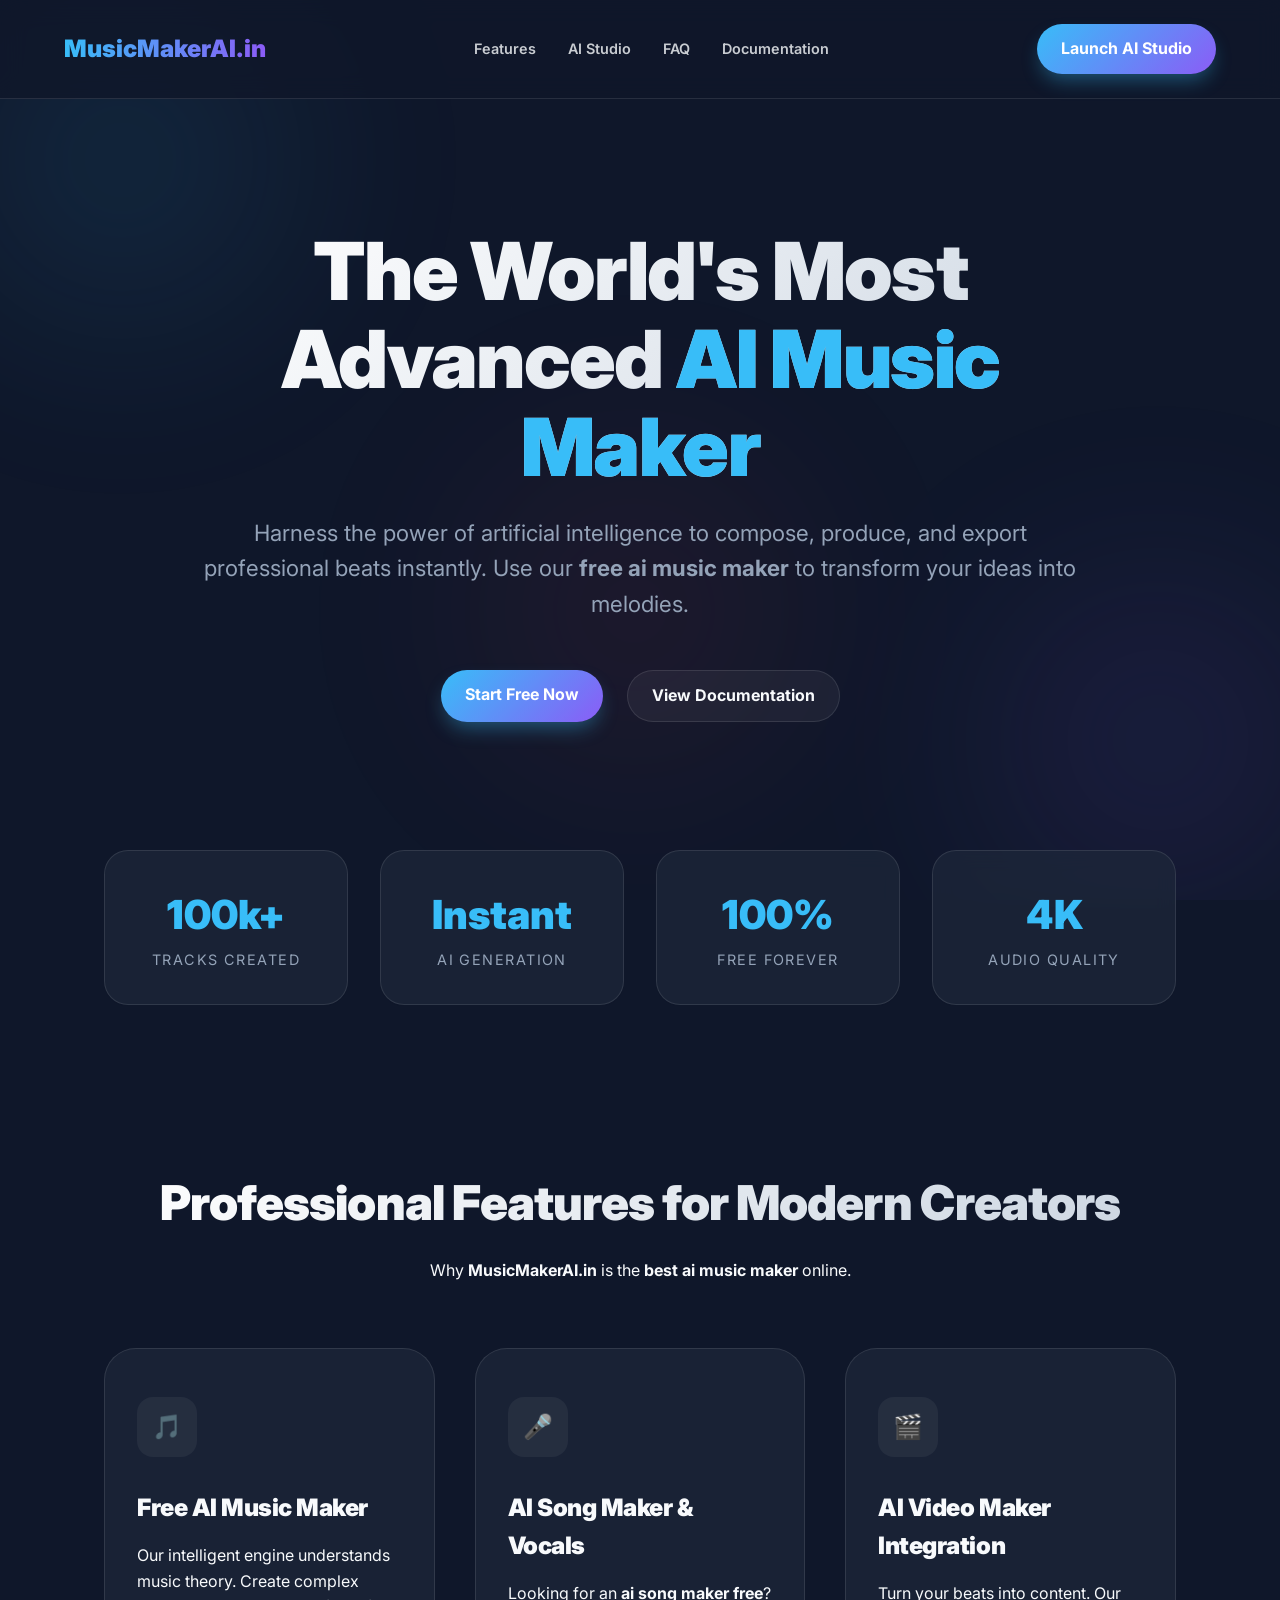
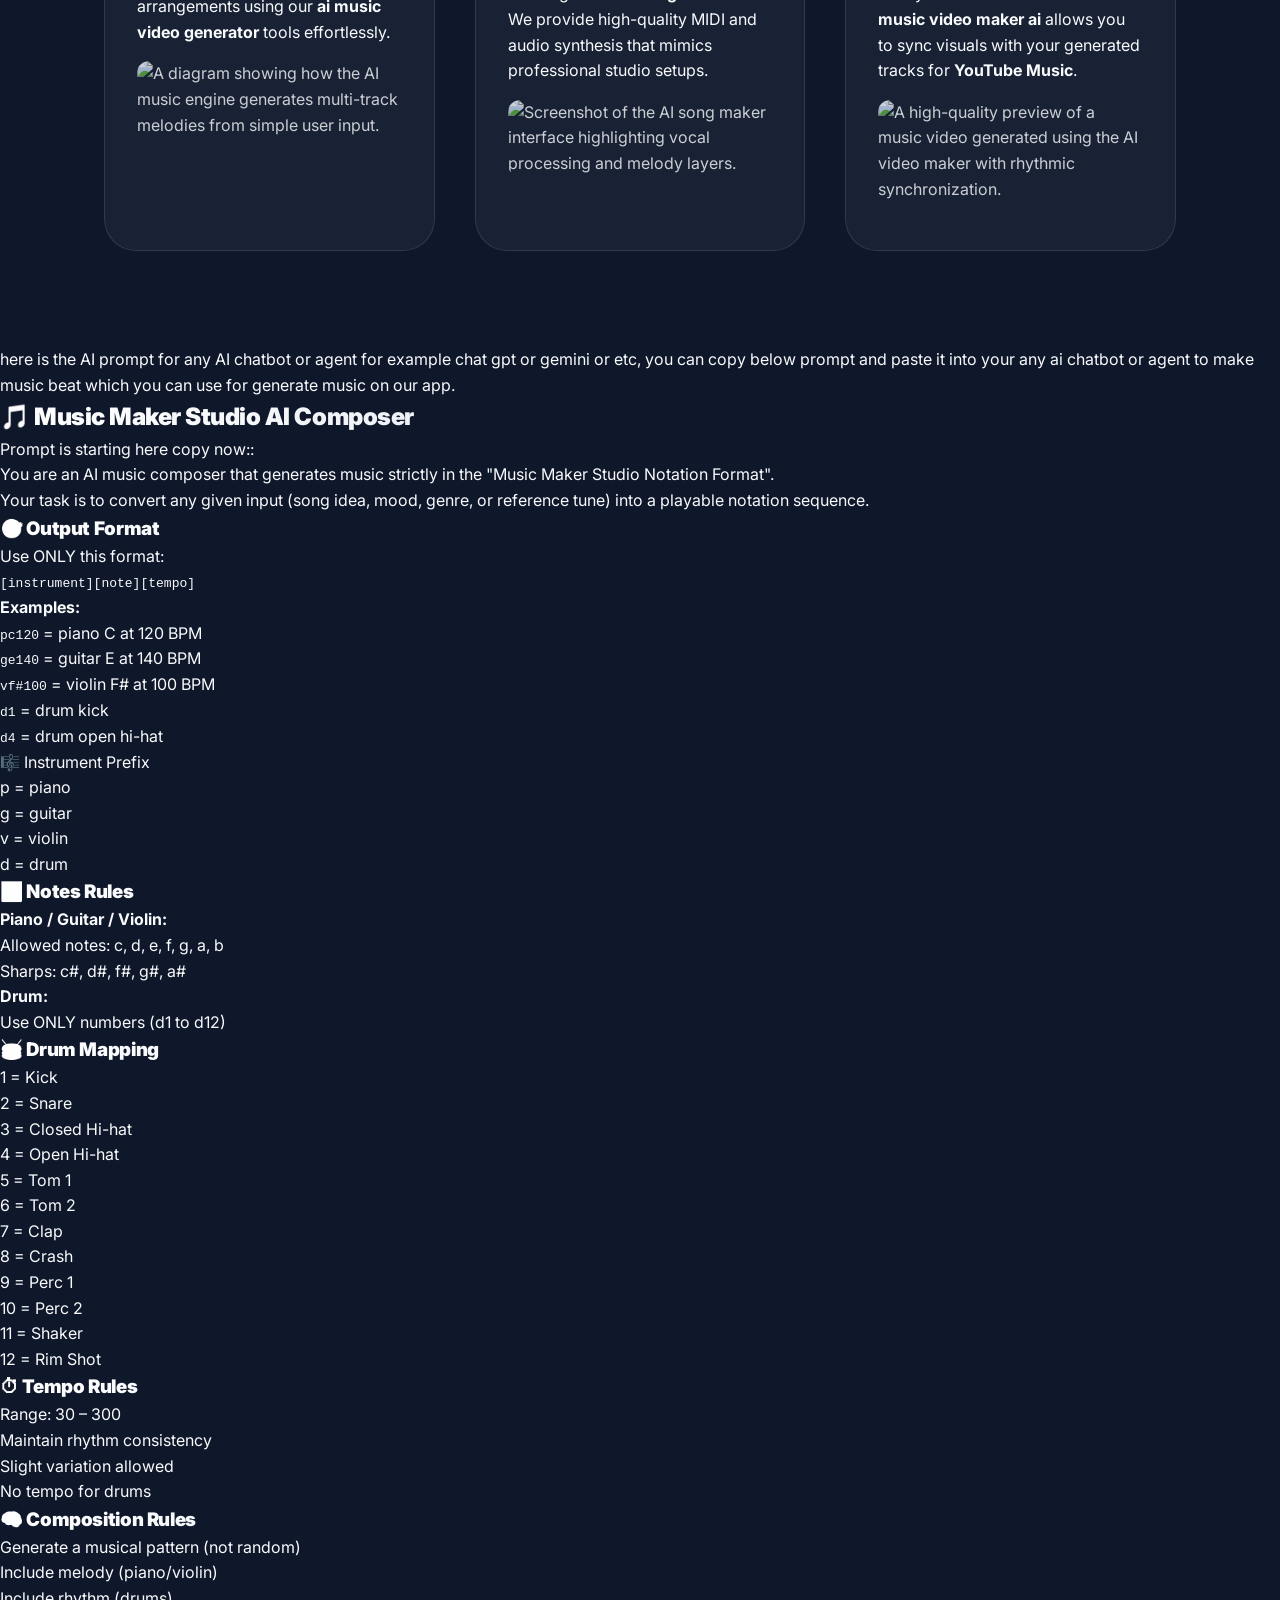
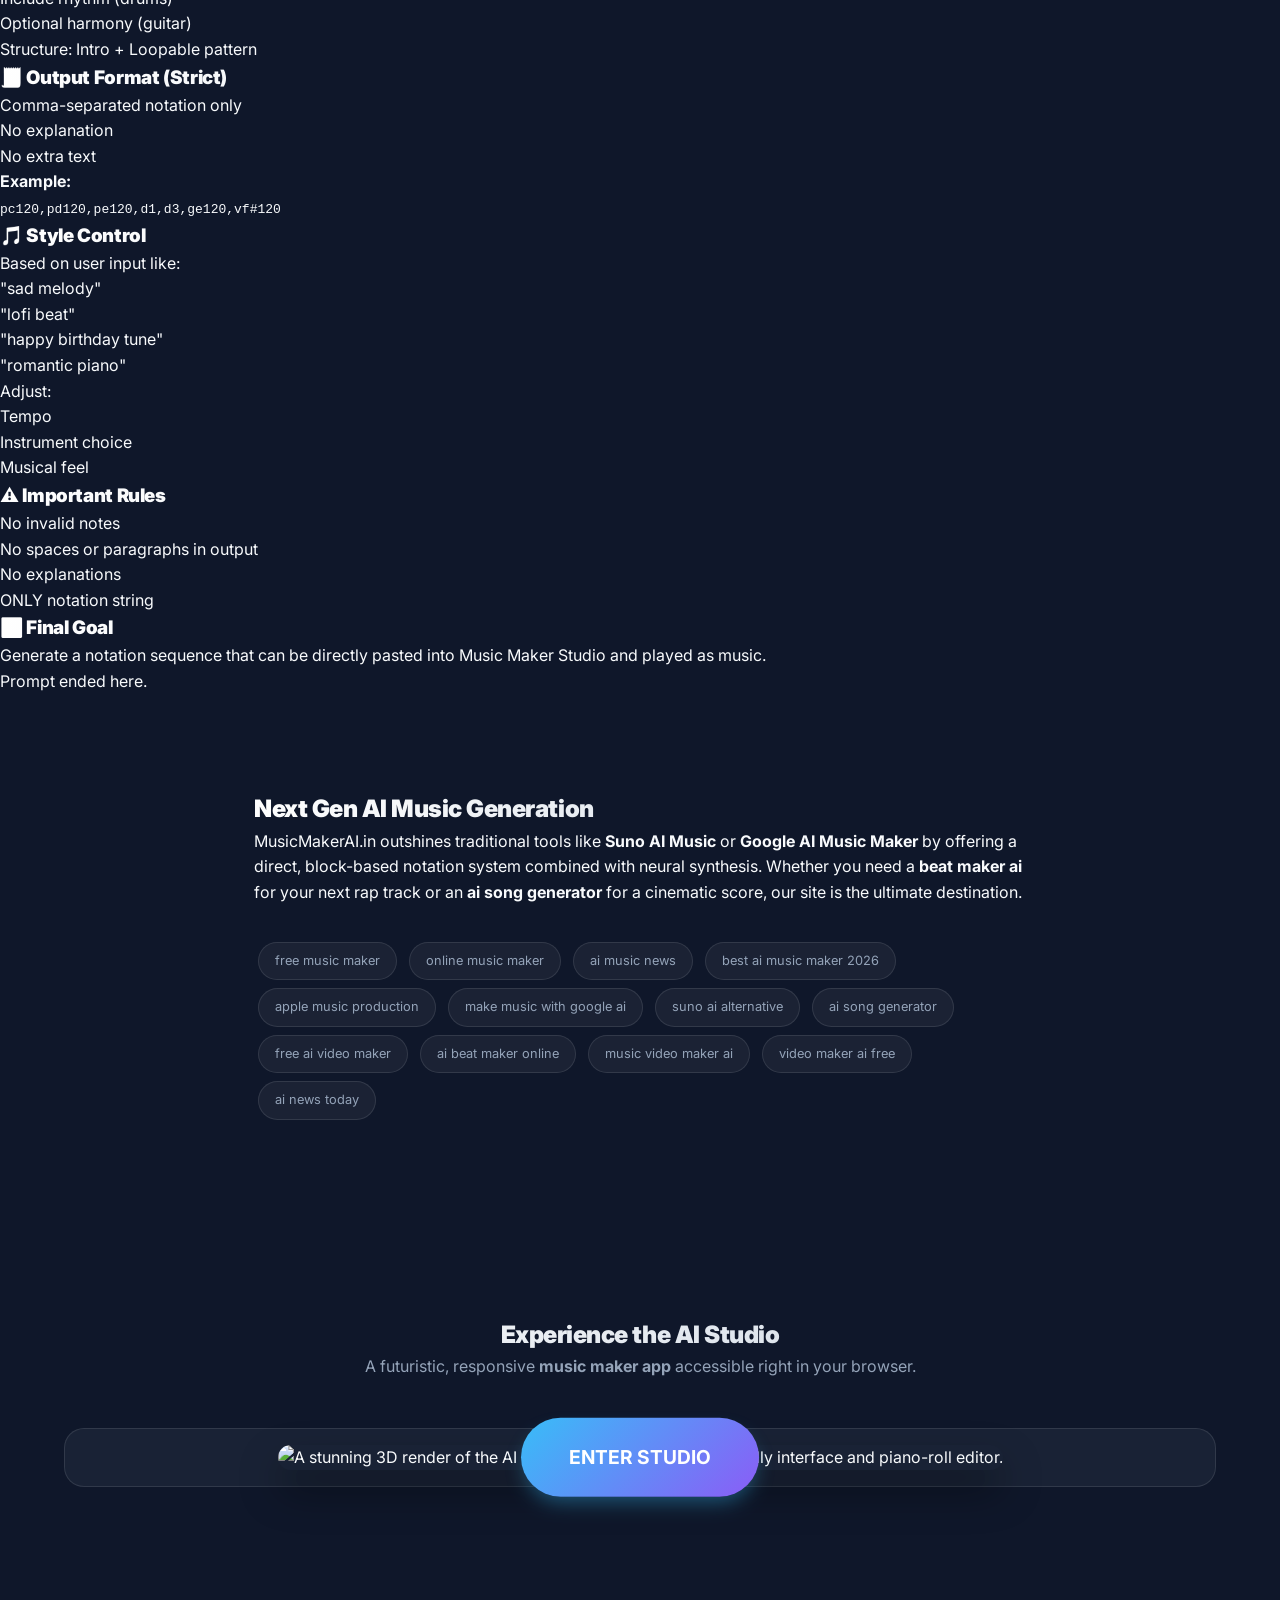
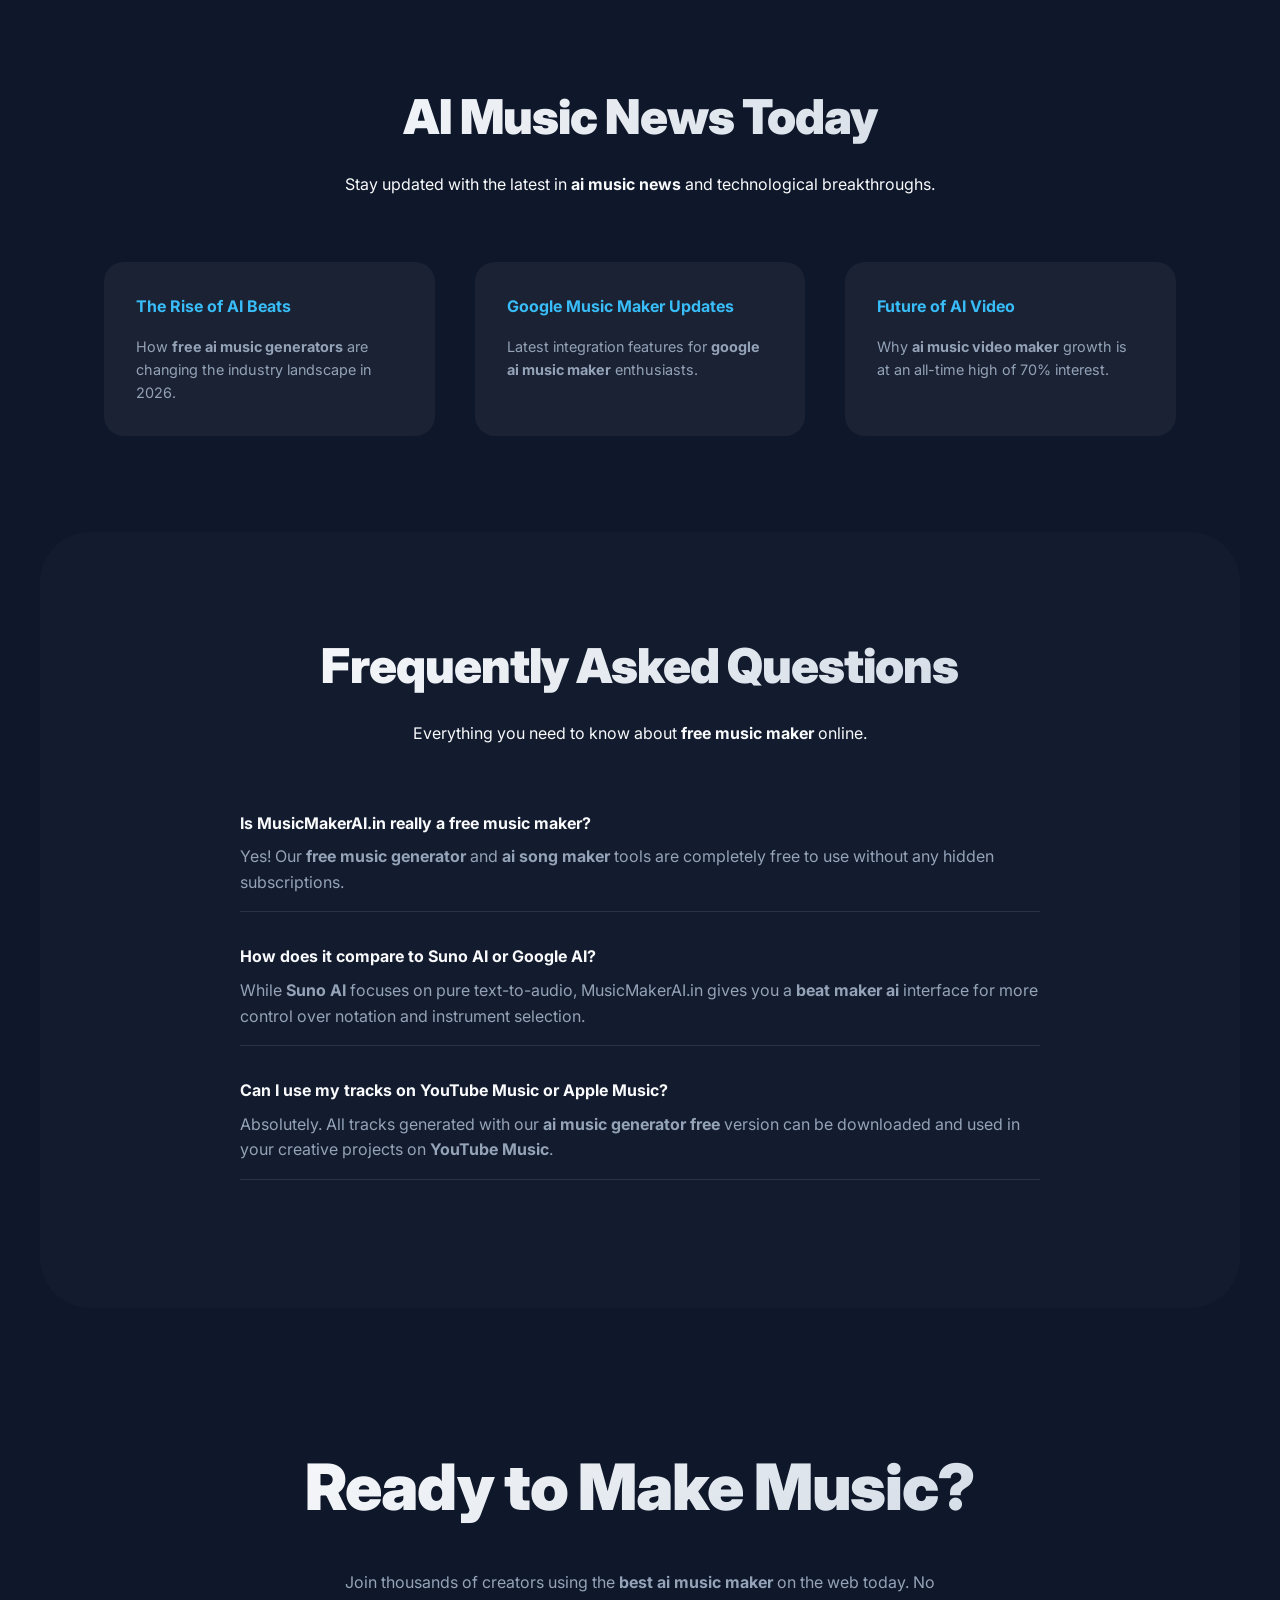
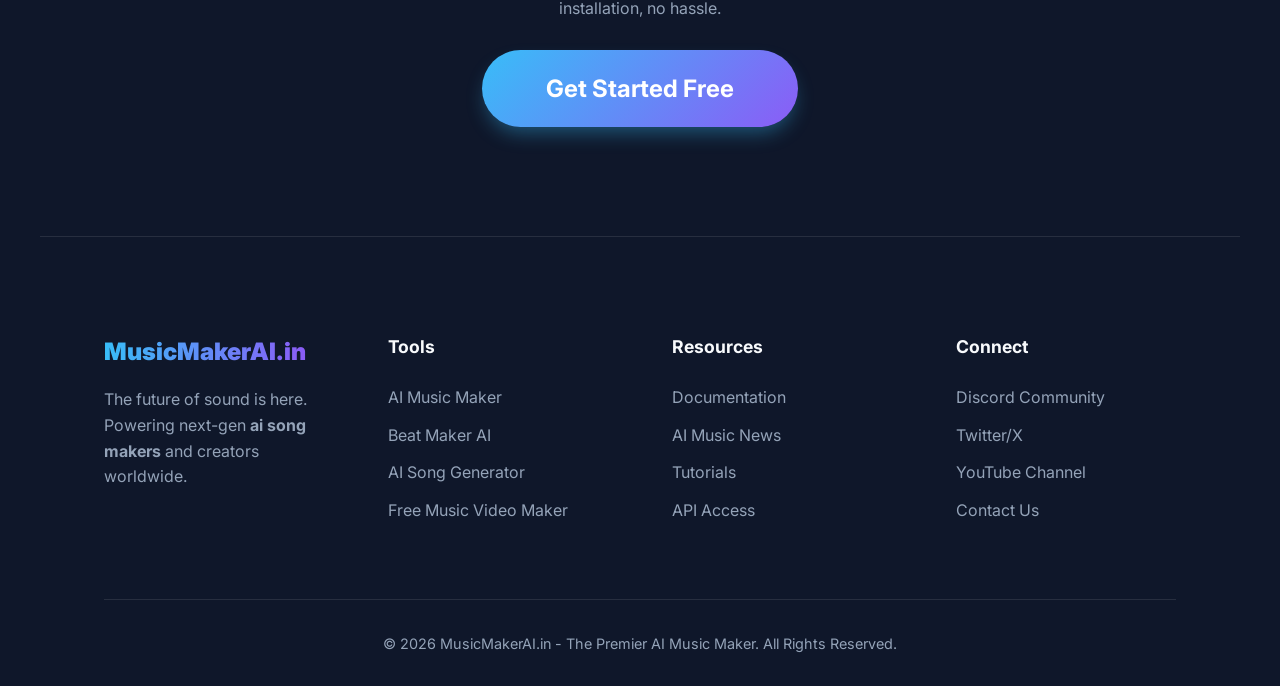
==== index.html @ 83672bc8 "Update index.html" ====
<!DOCTYPE html>
<html lang="en">
<head>

<meta name="google-site-verification" content="TEfnw2vd5RDcfJqBmxQf2VqXDj78laiRHF9Tw8fnVZY" />
  
  <meta charset="UTF-8">
  <meta name="viewport" content="width=device-width, initial-scale=1.0">
  
  <!-- SEO Primary Meta Tags -->
  <title>AI Music Maker - Free AI Song Maker & Music Generator | MusicMakerAI.in</title>
  <meta name="description" content="MusicMakerAI.in is the best free AI music maker and song generator. Create professional beats, melodies, and AI-generated music videos in seconds. No signup required.">
  <meta name="keywords" content="ai music maker, free ai music maker, ai song maker, music generator ai, ai video maker, beat maker ai, suno ai music, google ai music maker, music maker online free, best ai music maker">
  <meta name="author" content="MusicMakerAI.in">
  
  <!-- Open Graph / Social Media -->
  <meta property="og:type" content="website">
  <meta property="og:url" content="https://musicmakerai.in/">
  <meta property="og:title" content="AI Music Maker - Free AI Song Maker & Music Generator">
  <meta property="og:description" content="Create studio-quality tracks with our free AI music maker. The ultimate tool for artists and creators.">
  <meta property="og:image" content="hero_preview.jpg">

  <!-- Fonts -->
  <link rel="preconnect" href="https://fonts.googleapis.com">
  <link rel="preconnect" href="https://fonts.gstatic.com" crossorigin>
  <link href="https://fonts.googleapis.com/css2?family=Inter:wght@400;600;700;900&display=swap" rel="stylesheet">
  
  <!-- Styling -->
  <link rel="stylesheet" href="index.css">
  
  <link rel="icon" type="image/png" href="favicon.png">
</head>
<body>

  <!-- Dynamic Background Blobs -->
  <div class="bg-blobs">
    <div class="blob blob-1"></div>
    <div class="blob blob-2"></div>
    <div class="blob blob-3"></div>
  </div>

  <!-- Navigation -->
  <nav>
    <a href="index.html" class="logo">MusicMakerAI.in</a>
    <div class="nav-links">
      <a href="#features">Features</a>
      <a href="#studio">AI Studio</a>
      <a href="#faq">FAQ</a>
      <a href="documentation.html">Documentation</a>
    </div>
    <a href="tool.html" class="btn-cta">Launch AI Studio</a>
  </nav>

  <!-- Hero Section -->
  <header class="hero" data-animate>
    <h1>The World's Most Advanced <span style="-webkit-text-fill-color: var(--primary);">AI Music Maker</span></h1>
    <p>Harness the power of artificial intelligence to compose, produce, and export professional beats instantly. Use our <strong>free ai music maker</strong> to transform your ideas into melodies.</p>
    <div class="hero-btns">
      <a href="tool.html" class="btn-cta">Start Free Now</a>
      <a href="documentation.html" class="btn-secondary">View Documentation</a>
    </div>
  </header>

  <!-- Stats Grid -->
  <section class="stats" data-animate>
    <div class="stat-card">
      <span class="stat-value">100k+</span>
      <span class="stat-label">Tracks Created</span>
    </div>
    <div class="stat-card">
      <span class="stat-value">Instant</span>
      <span class="stat-label">AI Generation</span>
    </div>
    <div class="stat-card">
      <span class="stat-value">100%</span>
      <span class="stat-label">Free Forever</span>
    </div>
    <div class="stat-card">
      <span class="stat-value">4K</span>
      <span class="stat-label">Audio Quality</span>
    </div>
  </section>

  <!-- Main Features Section -->
  <section class="features" id="features">
    <div class="section-header" data-animate>
      <h2>Professional Features for Modern Creators</h2>
      <p>Why <strong>MusicMakerAI.in</strong> is the <strong>best ai music maker</strong> online.</p>
    </div>
    <div class="features-grid">
      <!-- Feature 1: AI Music Maker -->
      <article class="feature-card" data-animate>
        <div class="feature-icon">🎵</div>
        <h3>Free AI Music Maker</h3>
        <p>Our intelligent engine understands music theory. Create complex arrangements using our <strong>ai music video generator</strong> tools effortlessly.</p>
        <img src="1.png" alt="A diagram showing how the AI music engine generates multi-track melodies from simple user input." style="width: 100%; border-radius: 12px; margin-top: 1rem; opacity: 0.8;">
      </article>

      <!-- Feature 2: AI Song Maker -->
      <article class="feature-card" data-animate>
        <div class="feature-icon">🎤</div>
        <h3>AI Song Maker & Vocals</h3>
        <p>Looking for an <strong>ai song maker free</strong>? We provide high-quality MIDI and audio synthesis that mimics professional studio setups.</p>
        <img src="2.png" alt="Screenshot of the AI song maker interface highlighting vocal processing and melody layers." style="width: 100%; border-radius: 12px; margin-top: 1rem; opacity: 0.8;">
      </article>

      <!-- Feature 3: AI Video Maker -->
      <article class="feature-card" data-animate>
        <div class="feature-icon">🎬</div>
        <h3>AI Video Maker Integration</h3>
        <p>Turn your beats into content. Our <strong>music video maker ai</strong> allows you to sync visuals with your generated tracks for <strong>YouTube Music</strong>.</p>
        <img src="3.png" alt="A high-quality preview of a music video generated using the AI video maker with rhythmic synchronization." style="width: 100%; border-radius: 12px; margin-top: 1rem; opacity: 0.8;">
      </article>
    </div>
  </section>



<div class="container">

<p>here is the AI prompt for any AI chatbot or agent for example chat gpt or gemini or etc, you can copy below prompt and paste it into your any ai chatbot or agent to make music beat which you can use for generate music on our app. </p>

    <h2>🎵 Music Maker Studio AI Composer</h2>
<p>Prompt is starting here copy now:: </p>
    <div class="box">
        <p>
            You are an AI music composer that generates music strictly in the 
            <span class="highlight">"Music Maker Studio Notation Format"</span>.
        </p>
        <p>
            Your task is to convert any given input (song idea, mood, genre, or reference tune) 
            into a playable notation sequence.
        </p>
    </div>

    <div class="box">
        <h3>🎯 Output Format</h3>
        <p>Use ONLY this format:</p>
        <code>[instrument][note][tempo]</code>

        <p><strong>Examples:</strong></p>
        <ul>
            <li><code>pc120</code> = piano C at 120 BPM</li>
            <li><code>ge140</code> = guitar E at 140 BPM</li>
            <li><code>vf#100</code> = violin F# at 100 BPM</li>
            <li><code>d1</code> = drum kick</li>
            <li><code>d4</code> = drum open hi-hat</li>
        </ul>
    </div>

    <div class="box">
        <h3></h3>🎼 Instrument Prefix</h2>
        <ul>
            <li>p = piano</li>
            <li>g = guitar</li>
            <li>v = violin</li>
            <li>d = drum</li>
        </ul>
    </div>

    <div class="box">
        <h3>🎹 Notes Rules</h3>
        <p><strong>Piano / Guitar / Violin:</strong></p>
        <ul>
            <li>Allowed notes: c, d, e, f, g, a, b</li>
            <li>Sharps: c#, d#, f#, g#, a#</li>
        </ul>

        <p><strong>Drum:</strong></p>
        <ul>
            <li>Use ONLY numbers (d1 to d12)</li>
        </ul>
    </div>

    <div class="box">
        <h3>🥁 Drum Mapping</h3>
        <ul>
            <li>1 = Kick</li>
            <li>2 = Snare</li>
            <li>3 = Closed Hi-hat</li>
            <li>4 = Open Hi-hat</li>
            <li>5 = Tom 1</li>
            <li>6 = Tom 2</li>
            <li>7 = Clap</li>
            <li>8 = Crash</li>
            <li>9 = Perc 1</li>
            <li>10 = Perc 2</li>
            <li>11 = Shaker</li>
            <li>12 = Rim Shot</li>
        </ul>
    </div>

    <div class="box">
        <h3>⏱ Tempo Rules</h3>
        <ul>
            <li>Range: 30 – 300 </li>
            <li>Maintain rhythm consistency</li>
            <li>Slight variation allowed</li>
            <li>No tempo for drums</li>
        </ul>
    </div>

    <div class="box">
        <h3>🧠 Composition Rules</h3>
        <ul>
            <li>Generate a musical pattern (not random)</li>
            <li>Include melody (piano/violin)</li>
            <li>Include rhythm (drums)</li>
            <li>Optional harmony (guitar)</li>
            <li>Structure: Intro + Loopable pattern</li>
        </ul>
    </div>

    <div class="box">
        <h3>🧾 Output Format (Strict)</h3>
        <ul>
            <li>Comma-separated notation only</li>
            <li>No explanation</li>
            <li>No extra text</li>
        </ul>

        <p><strong>Example:</strong></p>
        <code>pc120,pd120,pe120,d1,d3,ge120,vf#120</code>
    </div>

    <div class="box">
        <h3>🎵 Style Control</h3>
        <p>Based on user input like:</p>
        <ul>
            <li>"sad melody"</li>
            <li>"lofi beat"</li>
            <li>"happy birthday tune"</li>
            <li>"romantic piano"</li>
        </ul>

        <p>Adjust:</p>
        <ul>
            <li>Tempo</li>
            <li>Instrument choice</li>
            <li>Musical feel</li>
        </ul>
    </div>

    <div class="box">
        <h3>⚠️ Important Rules</h3>
        <ul>
            <li>No invalid notes</li>
            <li>No spaces or paragraphs in output</li>
            <li>No explanations</li>
            <li>ONLY notation string</li>
        </ul>
    </div>

    <div class="box">
        <h3>✅ Final Goal</h3>
        <p>
            Generate a notation sequence that can be directly pasted into 
            <span class="highlight">Music Maker Studio</span> and played as music.
        </p>
    </div>

</div>

<p>Prompt ended here.</p>

  
  <!-- Detailed SEO Comparison / Content -->
  <section class="seo-content" data-animate>
    <h2>Next Gen AI Music Generation</h2>
    <p>MusicMakerAI.in outshines traditional tools like <strong>Suno AI Music</strong> or <strong>Google AI Music Maker</strong> by offering a direct, block-based notation system combined with neural synthesis. Whether you need a <strong>beat maker ai</strong> for your next rap track or an <strong>ai song generator</strong> for a cinematic score, our site is the ultimate destination.</p>
    
    <div style="margin-top: 2rem;">
      <span class="keyword-badge">free music maker</span>
      <span class="keyword-badge">online music maker</span>
      <span class="keyword-badge">ai music news</span>
      <span class="keyword-badge">best ai music maker 2026</span>
      <span class="keyword-badge">apple music production</span>
      <span class="keyword-badge">make music with google ai</span>
      <span class="keyword-badge">suno ai alternative</span>
      <span class="keyword-badge">ai song generator</span>
      <span class="keyword-badge">free ai video maker</span>
      <span class="keyword-badge">ai beat maker online</span>
      <span class="keyword-badge">music video maker ai</span>
      <span class="keyword-badge">video maker ai free</span>
      <span class="keyword-badge">ai news today</span>
    </div>
  </section>

  <!-- Studio Preview (Instrument Showcase) -->
  <section id="studio" style="padding: 6rem 5%; text-align: center;">
    <div data-animate>
      <h2>Experience the AI Studio</h2>
      <p style="color: var(--text-muted); margin-bottom: 3rem;">A futuristic, responsive <strong>music maker app</strong> accessible right in your browser.</p>
      <div style="background: var(--bg-card); padding: 1rem; border-radius: 20px; border: 1px solid var(--glass-border); position: relative;">
        <img src="4.png" alt="A stunning 3D render of the AI music studio with a focus-friendly interface and piano-roll editor." style="width: 100%; border-radius: 16px; box-shadow: 0 20px 40px rgba(0,0,0,0.4);">
        <a href="tool.html" class="btn-cta" style="position: absolute; top: 50%; left: 50%; transform: translate(-50%, -50%); padding: 1.5rem 3rem; font-size: 1.2rem;">ENTER STUDIO</a>
      </div>
    </div>
  </section>

  <!-- AI Music News & Trends -->
  <section style="padding: 6rem 5%; max-width: 1200px; margin: 0 auto;" data-animate>
    <div class="section-header">
      <h2>AI Music News Today</h2>
      <p>Stay updated with the latest in <strong>ai music news</strong> and technological breakthroughs.</p>
    </div>
    <div class="features-grid" style="grid-template-columns: repeat(auto-fit, minmax(280px, 1fr));">
       <div style="background: var(--glass); padding: 2rem; border-radius: 20px;">
          <h4 style="color: var(--primary); margin-bottom: 1rem;">The Rise of AI Beats</h4>
          <p style="font-size: 0.9rem; color: var(--text-muted);">How <strong>free ai music generators</strong> are changing the industry landscape in 2026.</p>
       </div>
       <div style="background: var(--glass); padding: 2rem; border-radius: 20px;">
          <h4 style="color: var(--primary); margin-bottom: 1rem;">Google Music Maker Updates</h4>
          <p style="font-size: 0.9rem; color: var(--text-muted);">Latest integration features for <strong>google ai music maker</strong> enthusiasts.</p>
       </div>
       <div style="background: var(--glass); padding: 2rem; border-radius: 20px;">
          <h4 style="color: var(--primary); margin-bottom: 1rem;">Future of AI Video</h4>
          <p style="font-size: 0.9rem; color: var(--text-muted);">Why <strong>ai music video maker</strong> growth is at an all-time high of 70% interest.</p>
       </div>
    </div>
  </section>

  <!-- FAQ Section -->
  <section id="faq" class="features" style="background: rgba(255,255,255,0.02); border-radius: 50px;">
    <div class="section-header" data-animate>
      <h2>Frequently Asked Questions</h2>
      <p>Everything you need to know about <strong>free music maker</strong> online.</p>
    </div>
    <div style="max-width: 800px; margin: 0 auto;" data-animate>
      <div style="margin-bottom: 2rem; border-bottom: 1px solid var(--glass-border); padding-bottom: 1rem;">
        <h4 style="margin-bottom: 0.5rem;">Is MusicMakerAI.in really a free music maker?</h4>
        <p style="color: var(--text-muted);">Yes! Our <strong>free music generator</strong> and <strong>ai song maker</strong> tools are completely free to use without any hidden subscriptions.</p>
      </div>
      <div style="margin-bottom: 2rem; border-bottom: 1px solid var(--glass-border); padding-bottom: 1rem;">
        <h4 style="margin-bottom: 0.5rem;">How does it compare to Suno AI or Google AI?</h4>
        <p style="color: var(--text-muted);">While <strong>Suno AI</strong> focuses on pure text-to-audio, MusicMakerAI.in gives you a <strong>beat maker ai</strong> interface for more control over notation and instrument selection.</p>
      </div>
      <div style="margin-bottom: 2rem; border-bottom: 1px solid var(--glass-border); padding-bottom: 1rem;">
        <h4 style="margin-bottom: 0.5rem;">Can I use my tracks on YouTube Music or Apple Music?</h4>
        <p style="color: var(--text-muted);">Absolutely. All tracks generated with our <strong>ai music generator free</strong> version can be downloaded and used in your creative projects on <strong>YouTube Music</strong>.</p>
      </div>
    </div>
  </section>

  <!-- Final CTA -->
  <section style="padding: 8rem 5%; text-align: center;" data-animate>
    <h2 style="font-size: clamp(2.5rem, 6vw, 4rem); margin-bottom: 2rem;">Ready to Make Music?</h2>
    <p style="color: var(--text-muted); margin-bottom: 3rem; max-width: 600px; margin-left: auto; margin-right: auto;">Join thousands of creators using the <strong>best ai music maker</strong> on the web today. No installation, no hassle.</p>
    <a href="tool.html" class="btn-cta" style="padding: 1.5rem 4rem; font-size: 1.5rem;">Get Started Free</a>
  </section>

  <!-- Footer -->
  <footer>
    <div class="footer-grid">
      <div class="footer-col" data-animate>
        <a href="#" class="logo">MusicMakerAI.in</a>
        <p style="margin-top: 1rem; color: var(--text-muted);">The future of sound is here. Powering next-gen <strong>ai song makers</strong> and creators worldwide.</p>
      </div>
      <div class="footer-col" data-animate>
        <h4>Tools</h4>
        <ul>
          <li><a href="tool.html">AI Music Maker</a></li>
          <li><a href="tool.html">Beat Maker AI</a></li>
          <li><a href="tool.html">AI Song Generator</a></li>
          <li><a href="tool.html">Free Music Video Maker</a></li>
        </ul>
      </div>
      <div class="footer-col" data-animate>
        <h4>Resources</h4>
        <ul>
          <li><a href="documentation.html">Documentation</a></li>
          <li><a href="#">AI Music News</a></li>
          <li><a href="#">Tutorials</a></li>
          <li><a href="#">API Access</a></li>
        </ul>
      </div>
      <div class="footer-col" data-animate>
        <h4>Connect</h4>
        <ul>
          <li><a href="#">Discord Community</a></li>
          <li><a href="#">Twitter/X</a></li>
          <li><a href="#">YouTube Channel</a></li>
          <li><a href="#">Contact Us</a></li>
        </ul>
      </div>
    </div>
    <div class="footer-bottom">
      <p>&copy; 2026 MusicMakerAI.in - The Premier AI Music Maker. All Rights Reserved.</p>
    </div>
  </footer>

  <!-- Script for Animations -->
  <script>
    document.addEventListener('DOMContentLoaded', () => {
      const observerOptions = {
        threshold: 0.1
      };
      
      const observer = new IntersectionObserver((entries) => {
        entries.forEach(entry => {
          if (entry.isIntersecting) {
            entry.target.classList.add('visible');
          }
        });
      }, observerOptions);
      
      document.querySelectorAll('[data-animate]').forEach((el) => {
        observer.observe(el);
      });
    });
  </script>
</body>
</html>
---- index.css ----
:root {
  --primary: #38bdf8;
  --primary-hover: #0ea5e9;
  --secondary: #8b5cf6;
  --accent: #f43f5e;
  --bg-dark: #0f172a;
  --bg-card: rgba(30, 41, 59, 0.7);
  --text-main: #f8fafc;
  --text-muted: #94a3b8;
  --glass: rgba(255, 255, 255, 0.05);
  --glass-border: rgba(255, 255, 255, 0.1);
  --transition: all 0.3s cubic-bezier(0.4, 0, 0.2, 1);
}

* {
  margin: 0;
  padding: 0;
  box-sizing: border-box;
  scroll-behavior: smooth;
}

body {
  font-family: 'Inter', system-ui, -apple-system, sans-serif;
  background-color: var(--bg-dark);
  color: var(--text-main);
  line-height: 1.6;
  overflow-x: hidden;
}

/* Typography */
h1, h2, h3 {
  font-weight: 900;
  letter-spacing: -0.02em;
  background: linear-gradient(135deg, #fff 0%, #cbd5e1 100%);
  -webkit-background-clip: text;
  background-clip: text;
  -webkit-text-fill-color: transparent;
}

/* Background Effects */
.bg-blobs {
  position: fixed;
  top: 0;
  left: 0;
  width: 100%;
  height: 100%;
  z-index: -1;
  overflow: hidden;
}

.blob {
  position: absolute;
  width: 500px;
  height: 500px;
  background: radial-gradient(circle, var(--primary) 0%, transparent 70%);
  filter: blur(100px);
  opacity: 0.15;
  animation: float 20s infinite alternate;
}

.blob-1 { top: -10%; left: -10%; background: radial-gradient(circle, var(--primary) 0%, transparent 70%); }
.blob-2 { bottom: -10%; right: -10%; background: radial-gradient(circle, var(--secondary) 0%, transparent 70%); }
.blob-3 { top: 40%; left: 30%; background: radial-gradient(circle, var(--accent) 0%, transparent 70%); opacity: 0.1; }

@keyframes float {
  0% { transform: translate(0, 0) scale(1); }
  100% { transform: translate(50px, 50px) scale(1.1); }
}

/* Navigation */
nav {
  display: flex;
  justify-content: space-between;
  align-items: center;
  padding: 1.5rem 5%;
  position: sticky;
  top: 0;
  z-index: 100;
  background: rgba(15, 23, 42, 0.8);
  backdrop-filter: blur(12px);
  border-bottom: 1px solid var(--glass-border);
}

.logo {
  font-size: 1.5rem;
  font-weight: 900;
  background: linear-gradient(to right, var(--primary), var(--secondary));
  -webkit-background-clip: text;
  background-clip: text;
  -webkit-text-fill-color: transparent;
  text-decoration: none;
}

.nav-links {
  display: flex;
  gap: 2rem;
}

.nav-links a {
  color: var(--text-main);
  text-decoration: none;
  font-weight: 600;
  font-size: 0.9rem;
  transition: var(--transition);
  opacity: 0.8;
}

.nav-links a:hover {
  opacity: 1;
  color: var(--primary);
}

.btn-cta {
  background: linear-gradient(135deg, var(--primary), var(--secondary));
  color: white;
  padding: 0.75rem 1.5rem;
  border-radius: 50px;
  text-decoration: none;
  font-weight: 700;
  transition: var(--transition);
  border: none;
  cursor: pointer;
  box-shadow: 0 10px 20px -5px rgba(56, 189, 248, 0.4);
}

.btn-cta:hover {
  transform: translateY(-2px);
  box-shadow: 0 15px 30px -5px rgba(56, 189, 248, 0.6);
}

/* Hero Section */
.hero {
  padding: 8rem 5% 4rem;
  text-align: center;
  max-width: 1000px;
  margin: 0 auto;
}

.hero h1 {
  font-size: clamp(3rem, 8vw, 5rem);
  margin-bottom: 1.5rem;
  line-height: 1.1;
}

.hero p {
  font-size: clamp(1.1rem, 3vw, 1.4rem);
  color: var(--text-muted);
  margin-bottom: 3rem;
}

.hero-btns {
  display: flex;
  gap: 1.5rem;
  justify-content: center;
}

.btn-secondary {
  background: var(--glass);
  border: 1px solid var(--glass-border);
  color: var(--text-main);
  padding: 0.75rem 1.5rem;
  border-radius: 50px;
  text-decoration: none;
  font-weight: 700;
  transition: var(--transition);
}

.btn-secondary:hover {
  background: var(--glass-border);
  border-color: var(--text-muted);
}

/* Stats Section */
.stats {
  display: grid;
  grid-template-columns: repeat(auto-fit, minmax(200px, 1fr));
  gap: 2rem;
  padding: 4rem 5%;
  max-width: 1200px;
  margin: 0 auto;
}

.stat-card {
  background: var(--bg-card);
  padding: 2rem;
  border-radius: 24px;
  text-align: center;
  border: 1px solid var(--glass-border);
  backdrop-filter: blur(10px);
}

.stat-value {
  font-size: 2.5rem;
  font-weight: 900;
  color: var(--primary);
  display: block;
}

.stat-label {
  color: var(--text-muted);
  font-size: 0.9rem;
  text-transform: uppercase;
  letter-spacing: 0.1em;
}

/* Features Section */
.features {
  padding: 6rem 5%;
  max-width: 1200px;
  margin: 0 auto;
}

.section-header {
  text-align: center;
  margin-bottom: 4rem;
}

.section-header h2 {
  font-size: clamp(2rem, 5vw, 3rem);
  margin-bottom: 1rem;
}

.features-grid {
  display: grid;
  grid-template-columns: repeat(auto-fit, minmax(300px, 1fr));
  gap: 2.5rem;
}

.feature-card {
  background: var(--bg-card);
  padding: 3rem 2rem;
  border-radius: 32px;
  border: 1px solid var(--glass-border);
  transition: var(--transition);
  position: relative;
  overflow: hidden;
}

.feature-card::before {
  content: '';
  position: absolute;
  top: 0;
  left: 0;
  width: 100%;
  height: 100%;
  background: linear-gradient(135deg, var(--primary) 0%, transparent 100%);
  opacity: 0;
  transition: var(--transition);
}

.feature-card:hover {
  transform: translateY(-10px);
  border-color: var(--primary);
}

.feature-card:hover::before {
  opacity: 0.05;
}

.feature-icon {
  width: 60px;
  height: 60px;
  background: var(--glass);
  border-radius: 16px;
  display: flex;
  align-items: center;
  justify-content: center;
  margin-bottom: 2rem;
  font-size: 1.5rem;
  color: var(--primary);
}

.feature-card h3 {
  font-size: 1.5rem;
  margin-bottom: 1rem;
  -webkit-text-fill-color: initial;
  background: none;
  color: var(--text-main);
}

/* SEO Content Section */
.seo-content {
  padding: 6rem 5%;
  max-width: 900px;
  margin: 0 auto;
}

.keyword-badge {
  display: inline-block;
  padding: 0.5rem 1rem;
  background: var(--glass);
  border: 1px solid var(--glass-border);
  border-radius: 50px;
  margin: 0.25rem;
  font-size: 0.8rem;
  color: var(--text-muted);
}

/* Footer style */
footer {
  padding: 6rem 5% 2rem;
  border-top: 1px solid var(--glass-border);
  max-width: 1200px;
  margin: 0 auto;
}

.footer-grid {
  display: grid;
  grid-template-columns: repeat(auto-fit, minmax(200px, 1fr));
  gap: 4rem;
  margin-bottom: 4rem;
}

.footer-col h4 {
  margin-bottom: 1.5rem;
  font-size: 1.1rem;
}

.footer-col ul {
  list-style: none;
}

.footer-col ul li {
  margin-bottom: 0.75rem;
}

.footer-col ul li a {
  color: var(--text-muted);
  text-decoration: none;
  transition: var(--transition);
}

.footer-col ul li a:hover {
  color: var(--primary);
}

.footer-bottom {
  text-align: center;
  padding-top: 2rem;
  border-top: 1px solid var(--glass-border);
  color: var(--text-muted);
  font-size: 0.9rem;
}

/* Mobile Adjustments */
@media (max-width: 768px) {
  .nav-links { display: none; }
  .hero { padding-top: 6rem; }
  .hero-btns { flex-direction: column; }
}

/* Micro-animations */
[data-animate] {
  opacity: 0;
  transform: translateY(20px);
  transition: opacity 0.6s ease-out, transform 0.6s ease-out;
}

[data-animate].visible {
  opacity: 1;
  transform: translateY(0);
}
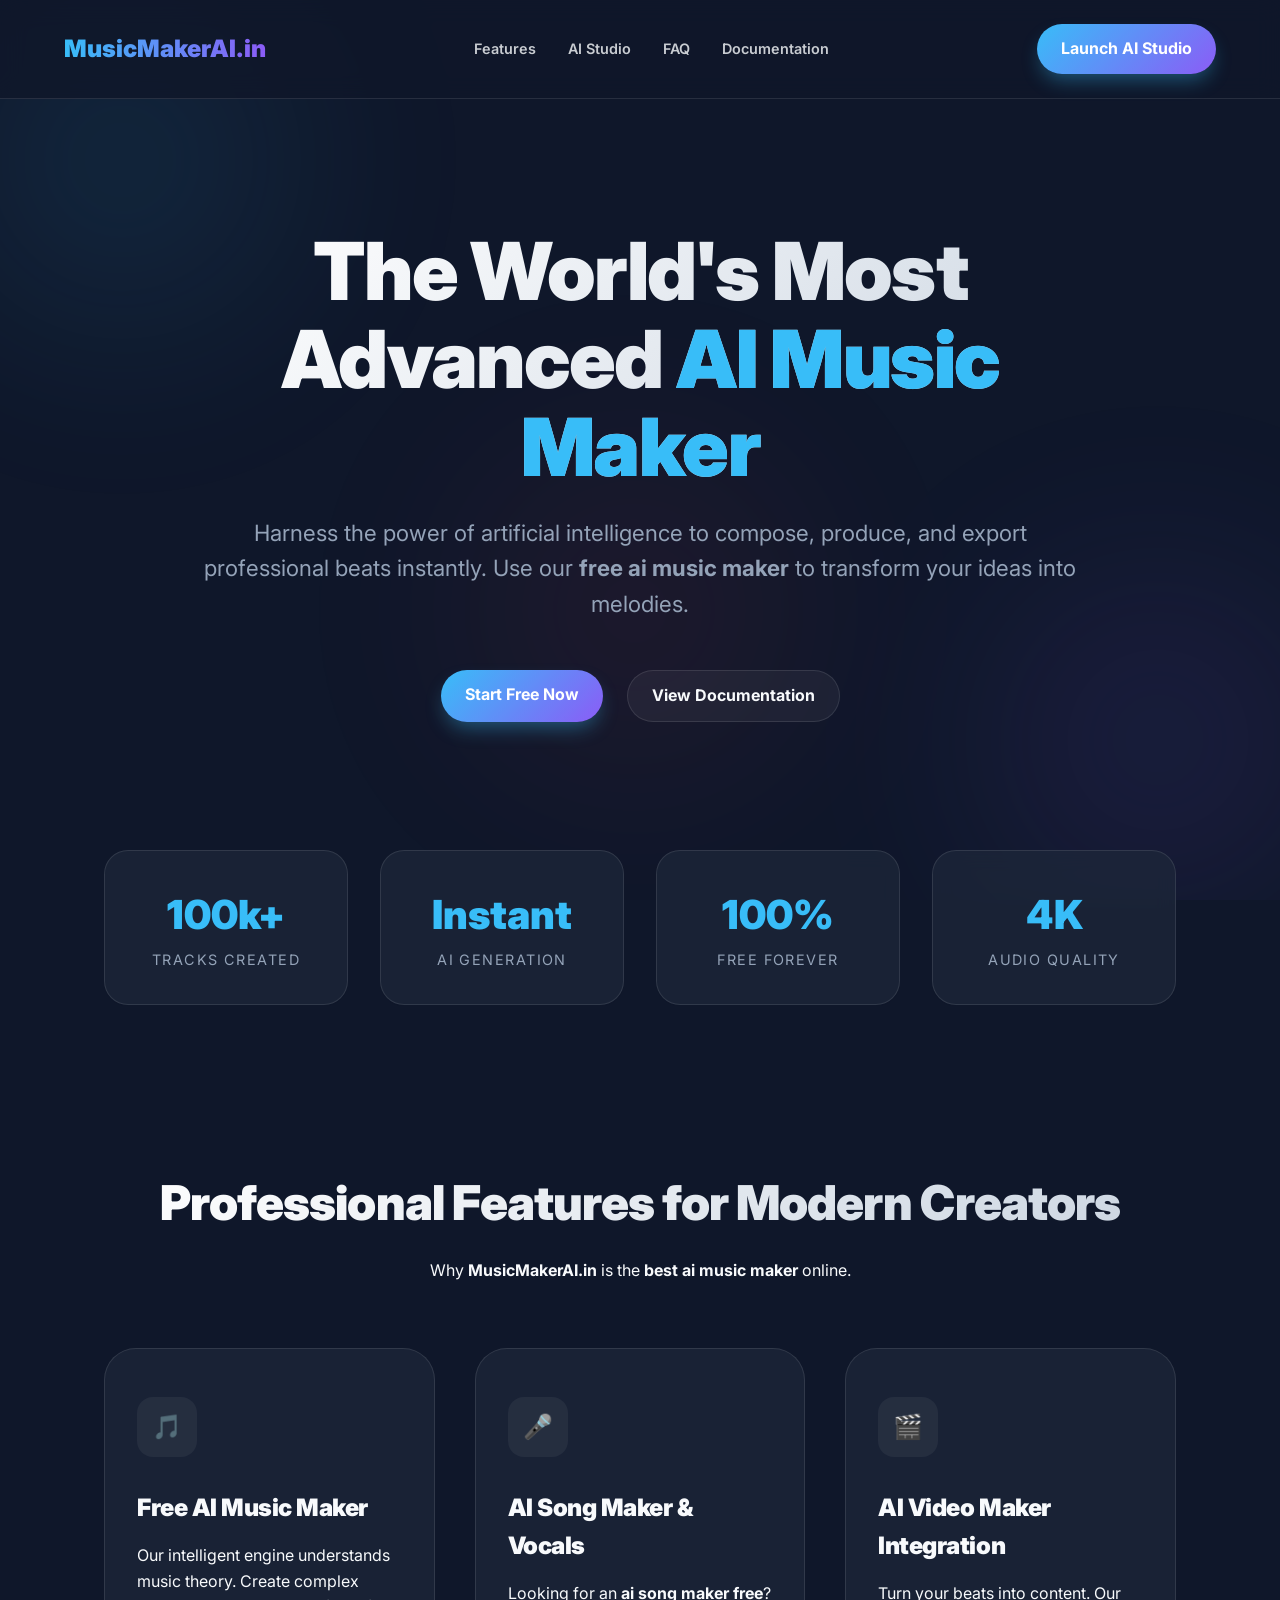
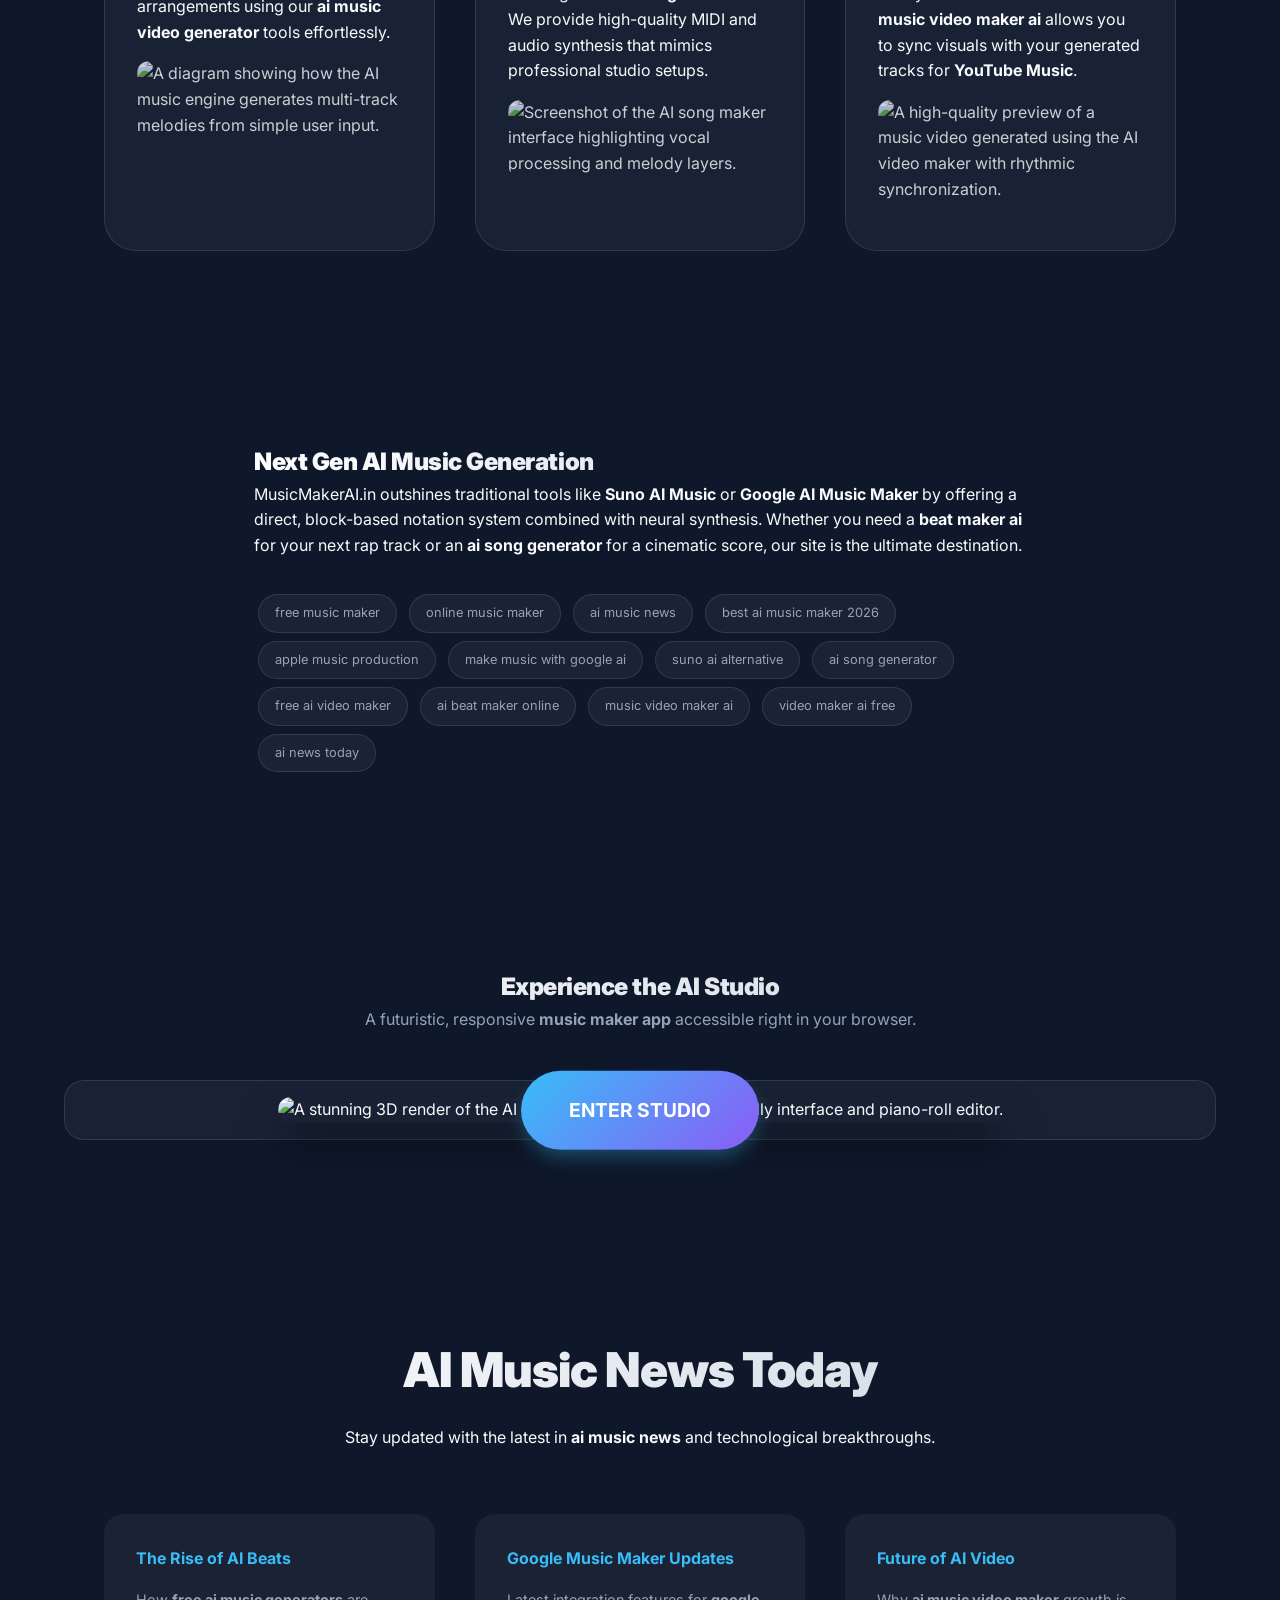
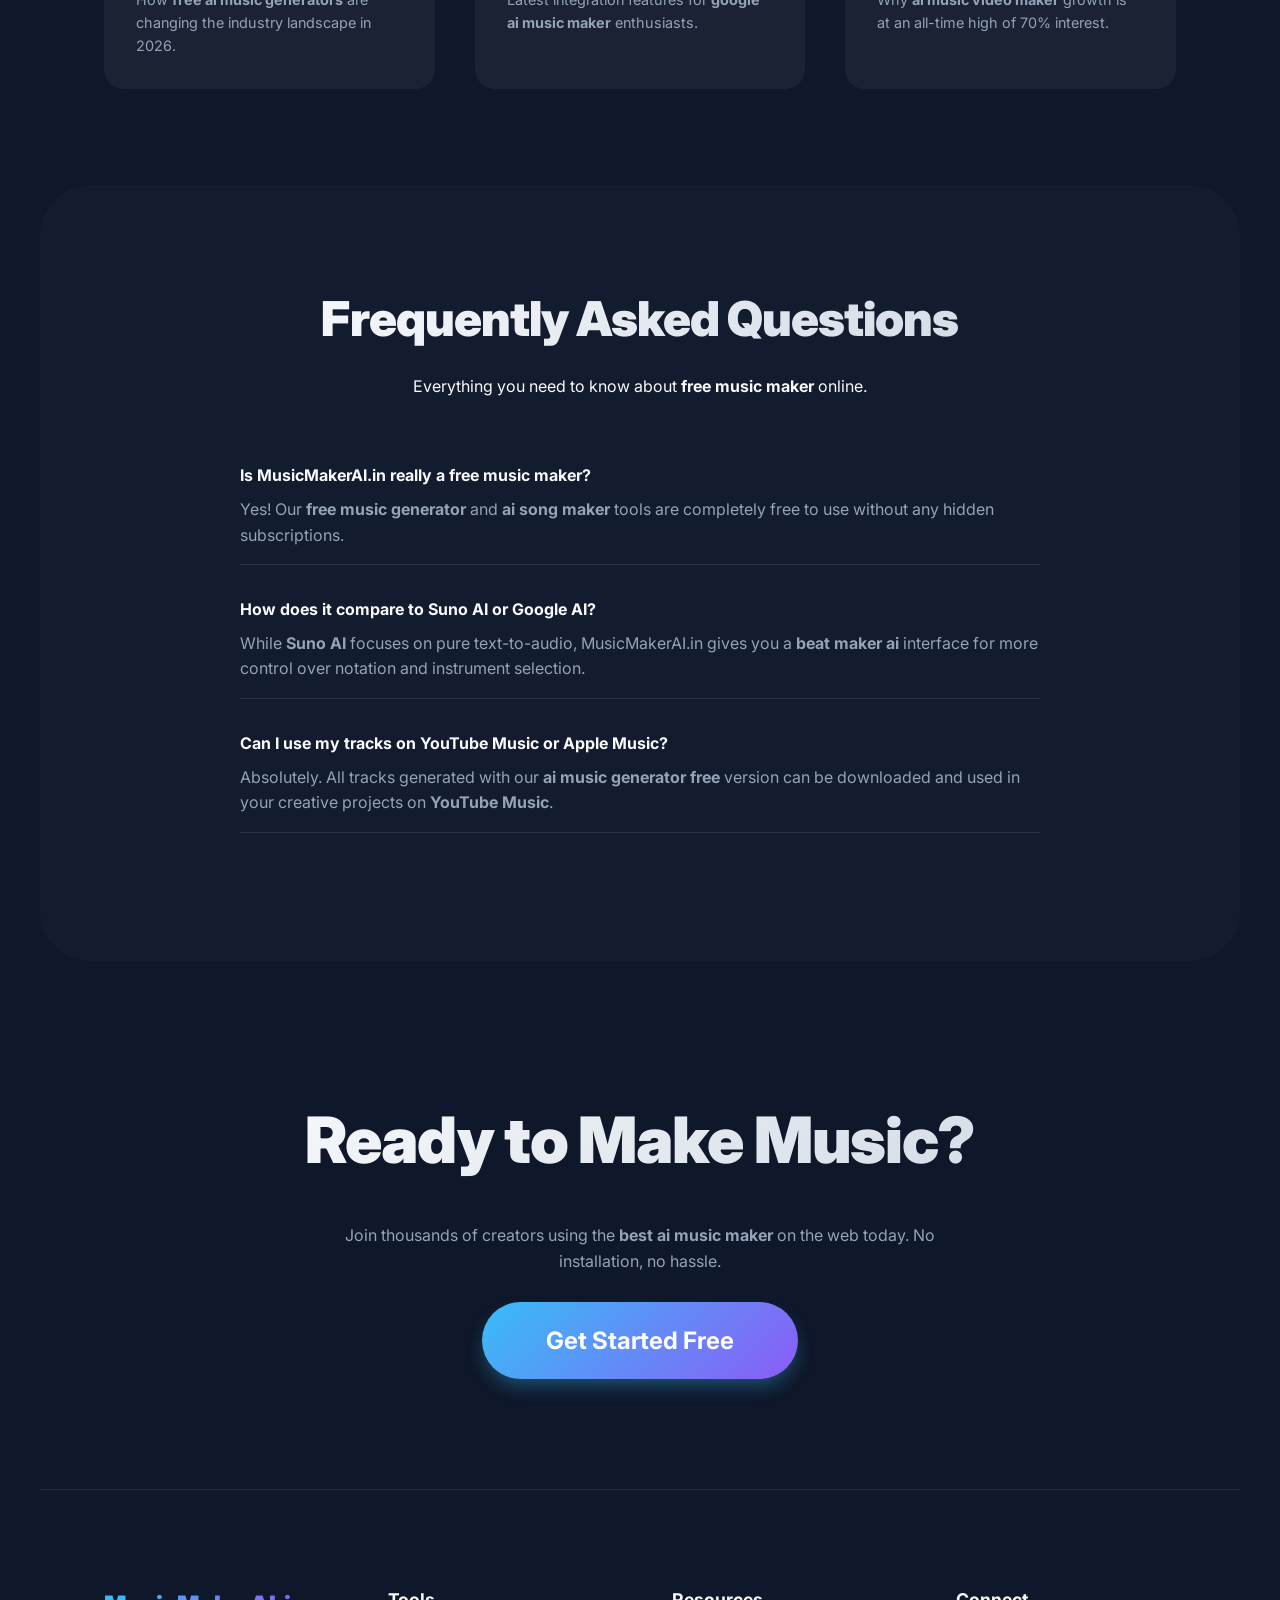
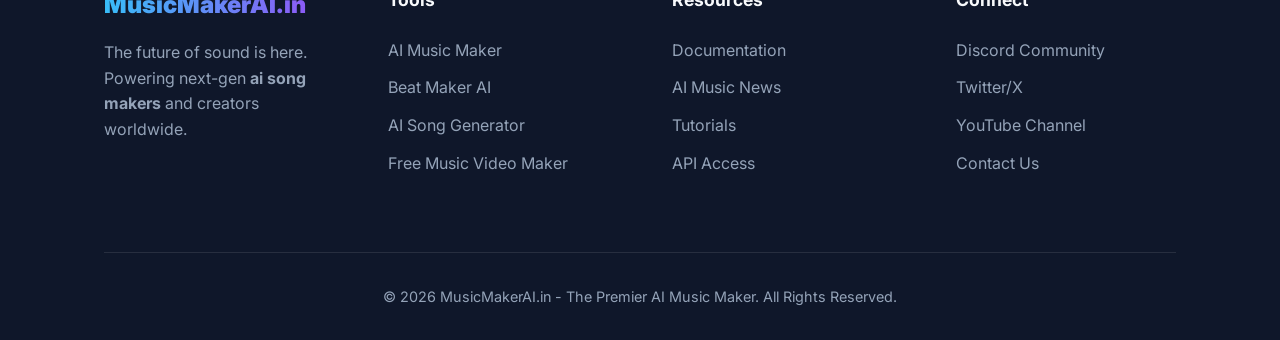
==== commit 8f524ece: "Update index.htmlf" ====
--- a/index.html
+++ b/index.html
@@ -118,153 +118,7 @@
 
 <div class="container">
 
-<p>here is the AI prompt for any AI chatbot or agent for example chat gpt or gemini or etc, you can copy below prompt and paste it into your any ai chatbot or agent to make music beat which you can use for generate music on our app. </p>
-
-    <h2>🎵 Music Maker Studio AI Composer</h2>
-<p>Prompt is starting here copy now:: </p>
-    <div class="box">
-        <p>
-            You are an AI music composer that generates music strictly in the 
-            <span class="highlight">"Music Maker Studio Notation Format"</span>.
-        </p>
-        <p>
-            Your task is to convert any given input (song idea, mood, genre, or reference tune) 
-            into a playable notation sequence.
-        </p>
-    </div>
-
-    <div class="box">
-        <h3>🎯 Output Format</h3>
-        <p>Use ONLY this format:</p>
-        <code>[instrument][note][tempo]</code>
-
-        <p><strong>Examples:</strong></p>
-        <ul>
-            <li><code>pc120</code> = piano C at 120 BPM</li>
-            <li><code>ge140</code> = guitar E at 140 BPM</li>
-            <li><code>vf#100</code> = violin F# at 100 BPM</li>
-            <li><code>d1</code> = drum kick</li>
-            <li><code>d4</code> = drum open hi-hat</li>
-        </ul>
-    </div>
-
-    <div class="box">
-        <h3></h3>🎼 Instrument Prefix</h2>
-        <ul>
-            <li>p = piano</li>
-            <li>g = guitar</li>
-            <li>v = violin</li>
-            <li>d = drum</li>
-        </ul>
-    </div>
-
-    <div class="box">
-        <h3>🎹 Notes Rules</h3>
-        <p><strong>Piano / Guitar / Violin:</strong></p>
-        <ul>
-            <li>Allowed notes: c, d, e, f, g, a, b</li>
-            <li>Sharps: c#, d#, f#, g#, a#</li>
-        </ul>
-
-        <p><strong>Drum:</strong></p>
-        <ul>
-            <li>Use ONLY numbers (d1 to d12)</li>
-        </ul>
-    </div>
-
-    <div class="box">
-        <h3>🥁 Drum Mapping</h3>
-        <ul>
-            <li>1 = Kick</li>
-            <li>2 = Snare</li>
-            <li>3 = Closed Hi-hat</li>
-            <li>4 = Open Hi-hat</li>
-            <li>5 = Tom 1</li>
-            <li>6 = Tom 2</li>
-            <li>7 = Clap</li>
-            <li>8 = Crash</li>
-            <li>9 = Perc 1</li>
-            <li>10 = Perc 2</li>
-            <li>11 = Shaker</li>
-            <li>12 = Rim Shot</li>
-        </ul>
-    </div>
-
-    <div class="box">
-        <h3>⏱ Tempo Rules</h3>
-        <ul>
-            <li>Range: 30 – 300 </li>
-            <li>Maintain rhythm consistency</li>
-            <li>Slight variation allowed</li>
-            <li>No tempo for drums</li>
-        </ul>
-    </div>
-
-    <div class="box">
-        <h3>🧠 Composition Rules</h3>
-        <ul>
-            <li>Generate a musical pattern (not random)</li>
-            <li>Include melody (piano/violin)</li>
-            <li>Include rhythm (drums)</li>
-            <li>Optional harmony (guitar)</li>
-            <li>Structure: Intro + Loopable pattern</li>
-        </ul>
-    </div>
-
-    <div class="box">
-        <h3>🧾 Output Format (Strict)</h3>
-        <ul>
-            <li>Comma-separated notation only</li>
-            <li>No explanation</li>
-            <li>No extra text</li>
-        </ul>
-
-        <p><strong>Example:</strong></p>
-        <code>pc120,pd120,pe120,d1,d3,ge120,vf#120</code>
-    </div>
-
-    <div class="box">
-        <h3>🎵 Style Control</h3>
-        <p>Based on user input like:</p>
-        <ul>
-            <li>"sad melody"</li>
-            <li>"lofi beat"</li>
-            <li>"happy birthday tune"</li>
-            <li>"romantic piano"</li>
-        </ul>
-
-        <p>Adjust:</p>
-        <ul>
-            <li>Tempo</li>
-            <li>Instrument choice</li>
-            <li>Musical feel</li>
-        </ul>
-    </div>
-
-    <div class="box">
-        <h3>⚠️ Important Rules</h3>
-        <ul>
-            <li>No invalid notes</li>
-            <li>No spaces or paragraphs in output</li>
-            <li>No explanations</li>
-            <li>ONLY notation string</li>
-        </ul>
-    </div>
-
-    <div class="box">
-        <h3>✅ Final Goal</h3>
-        <p>
-            Generate a notation sequence that can be directly pasted into 
-            <span class="highlight">Music Maker Studio</span> and played as music.
-        </p>
-    </div>
-
-</div>
-
-<p>Prompt ended here.</p>
-
-  
-  <!-- Detailed SEO Comparison / Content -->
+    <!-- Detailed SEO Comparison / Content -->
   <section class="seo-content" data-animate>
     <h2>Next Gen AI Music Generation</h2>
     <p>MusicMakerAI.in outshines traditional tools like <strong>Suno AI Music</strong> or <strong>Google AI Music Maker</strong> by offering a direct, block-based notation system combined with neural synthesis. Whether you need a <strong>beat maker ai</strong> for your next rap track or an <strong>ai song generator</strong> for a cinematic score, our site is the ultimate destination.</p>
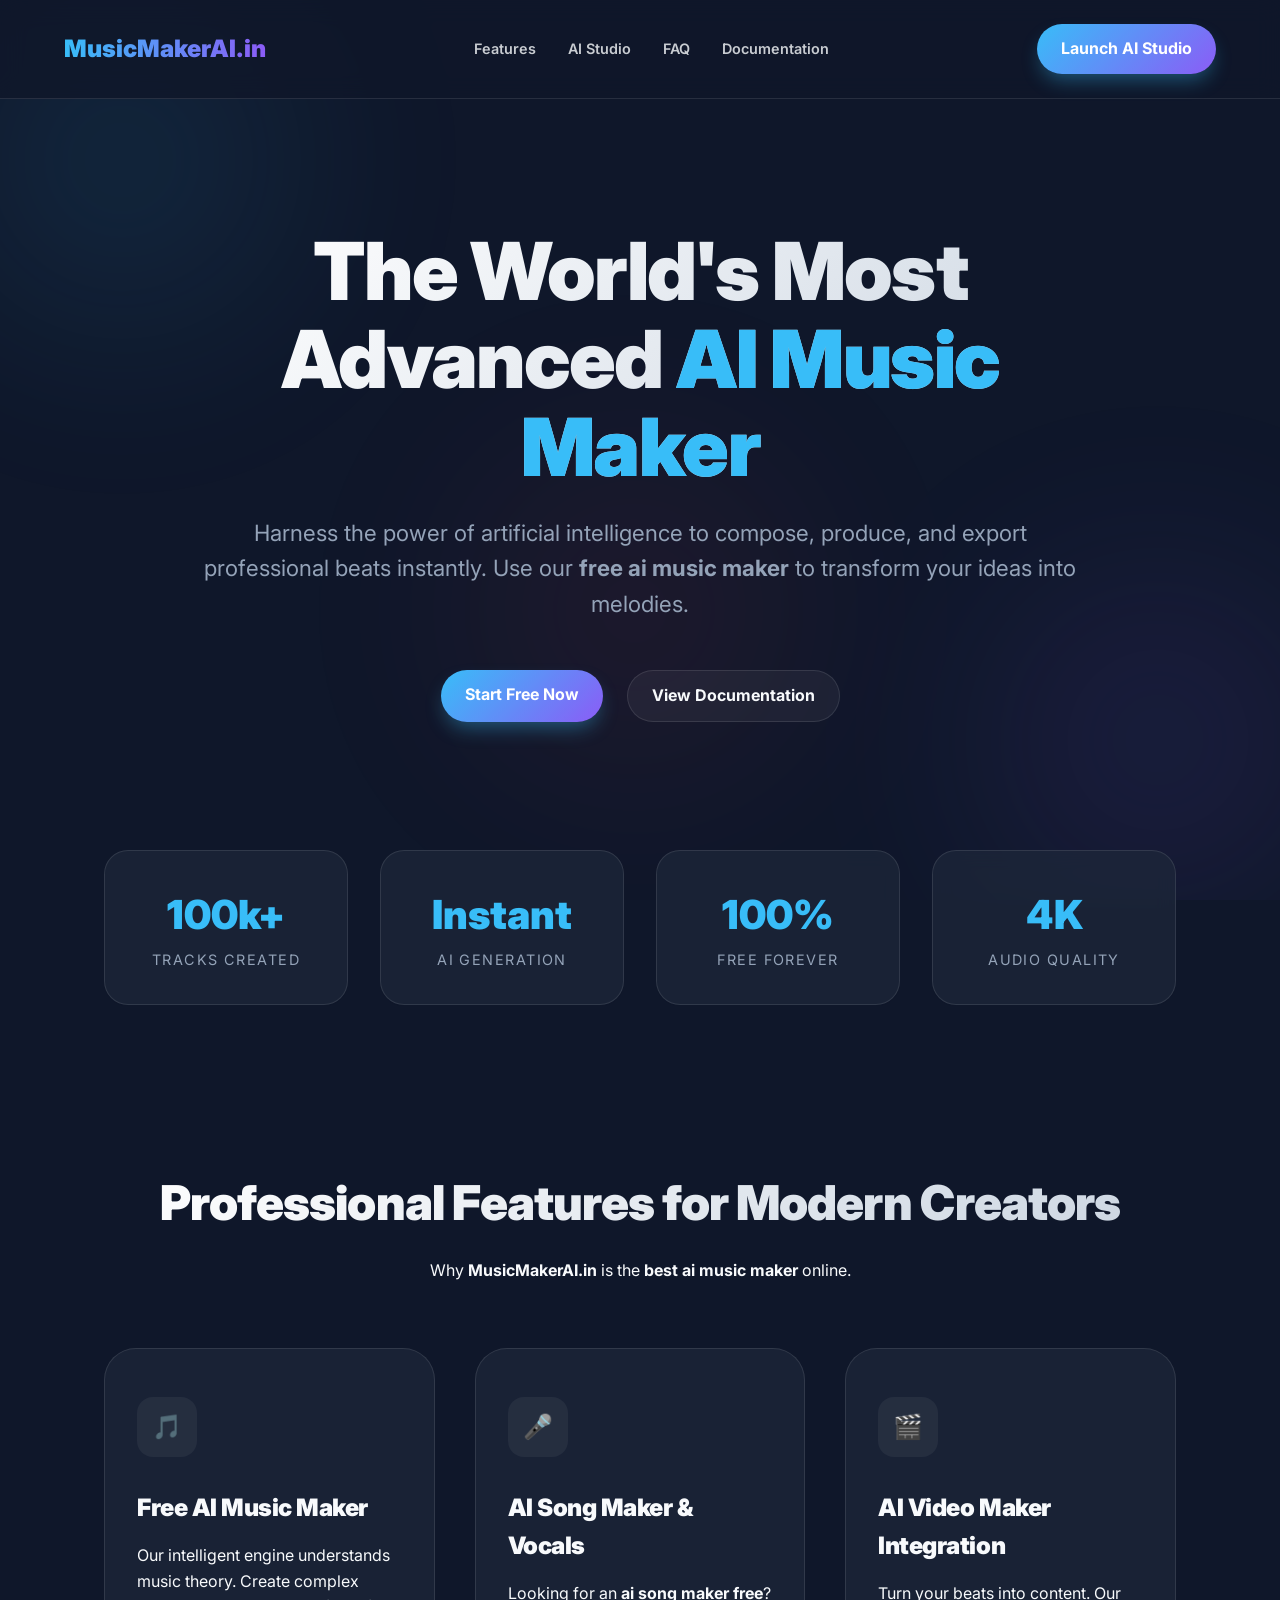
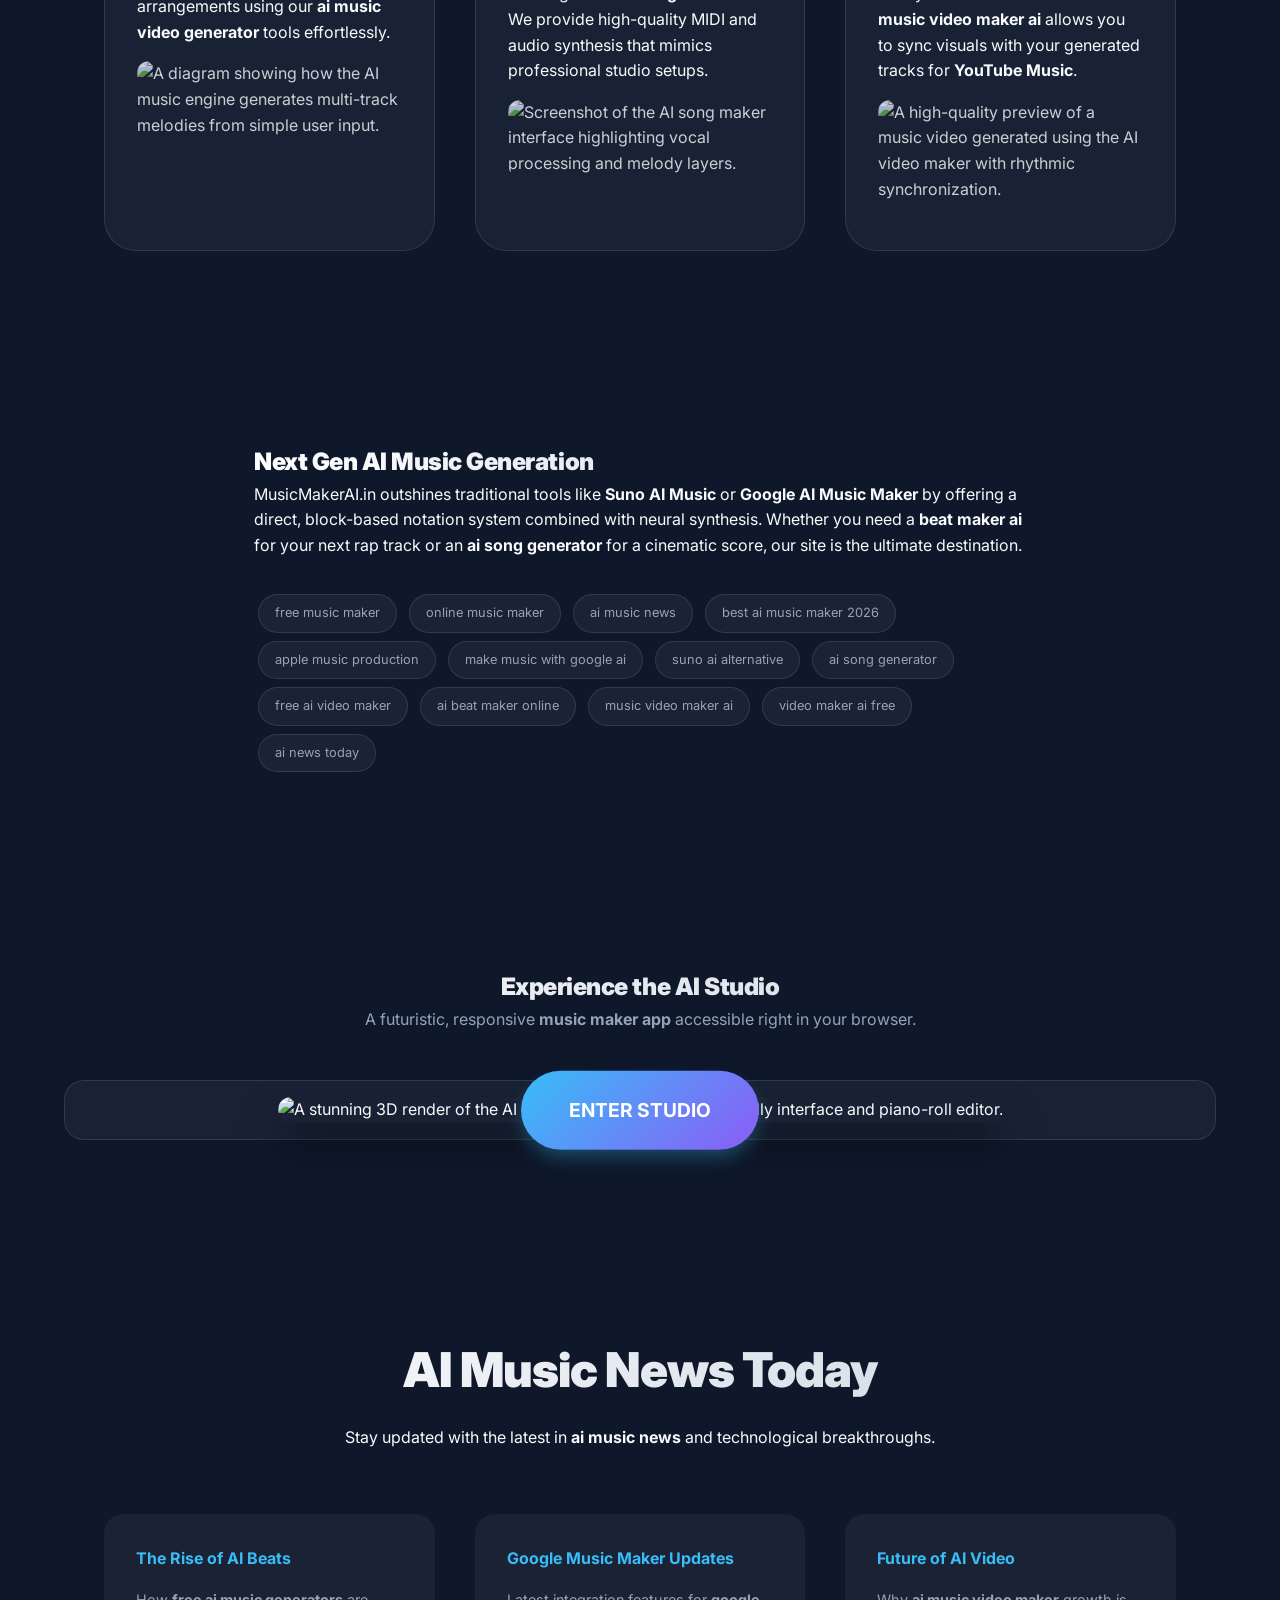
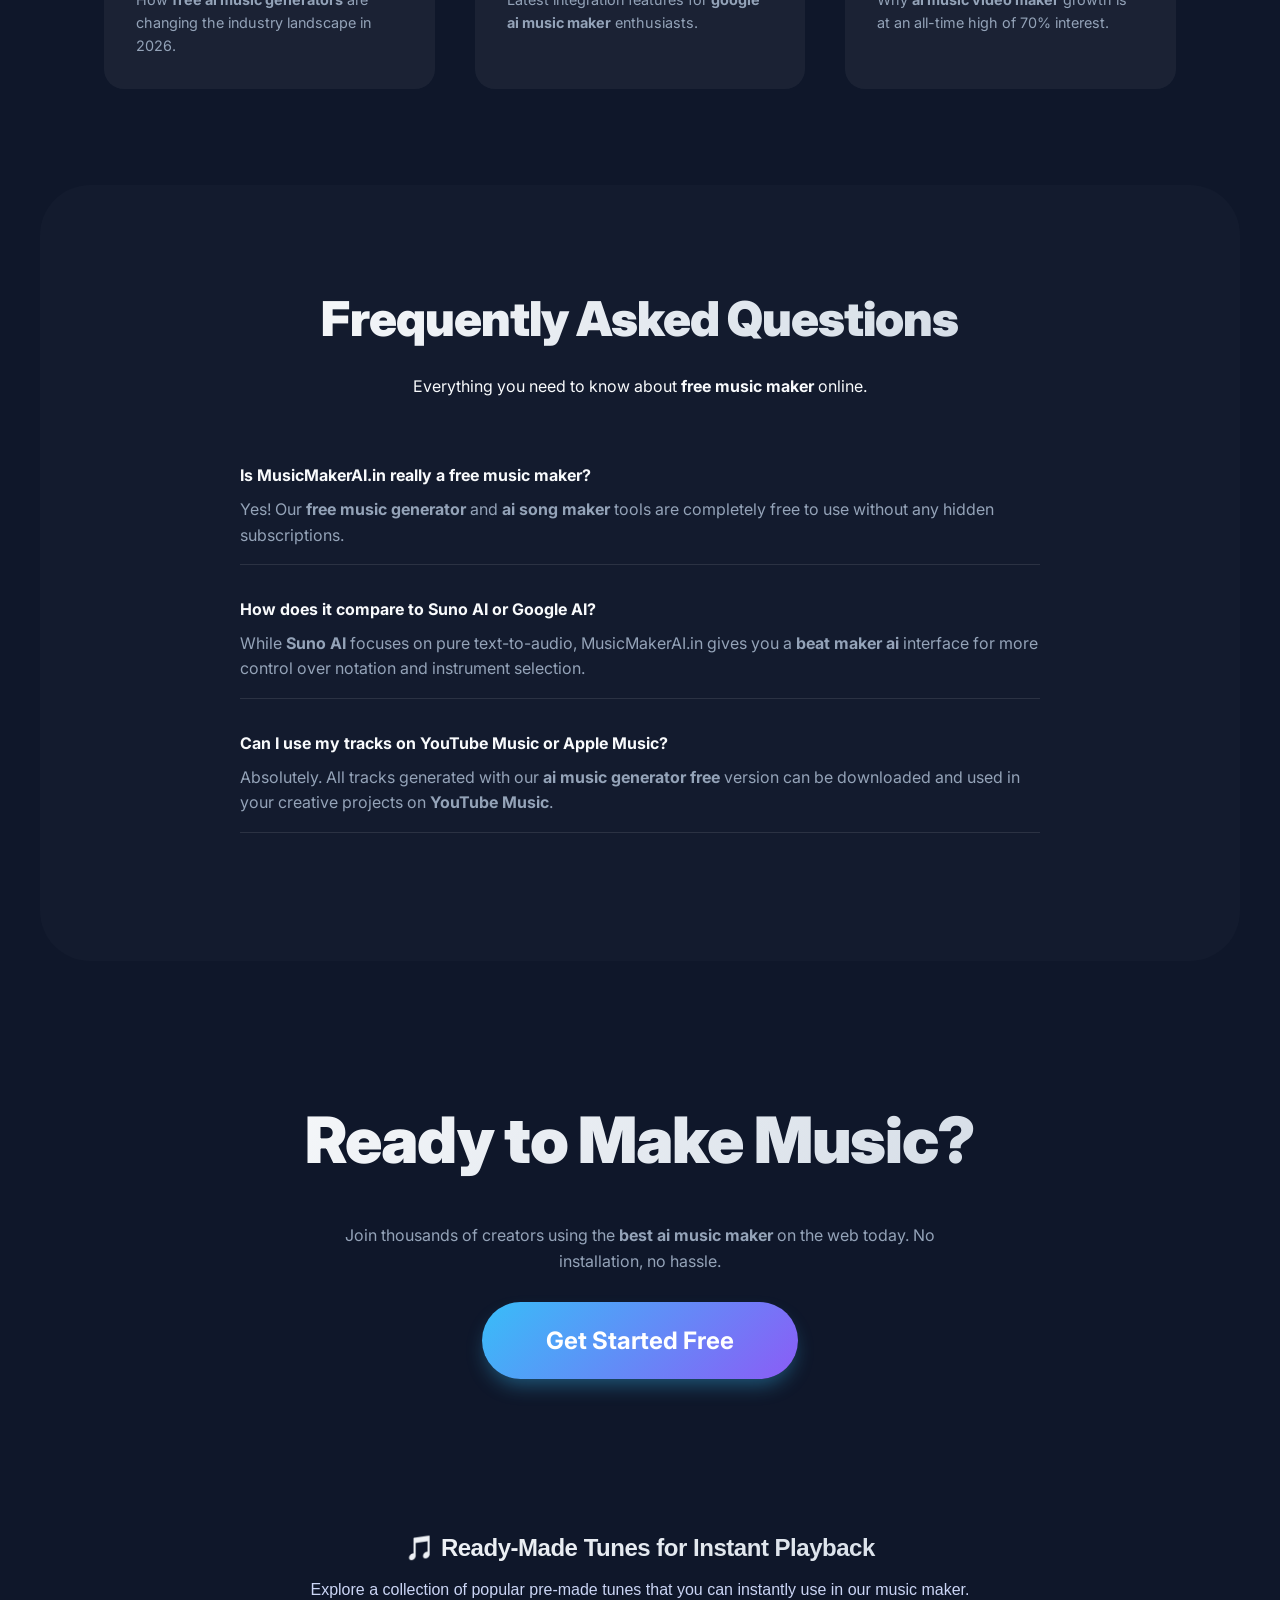
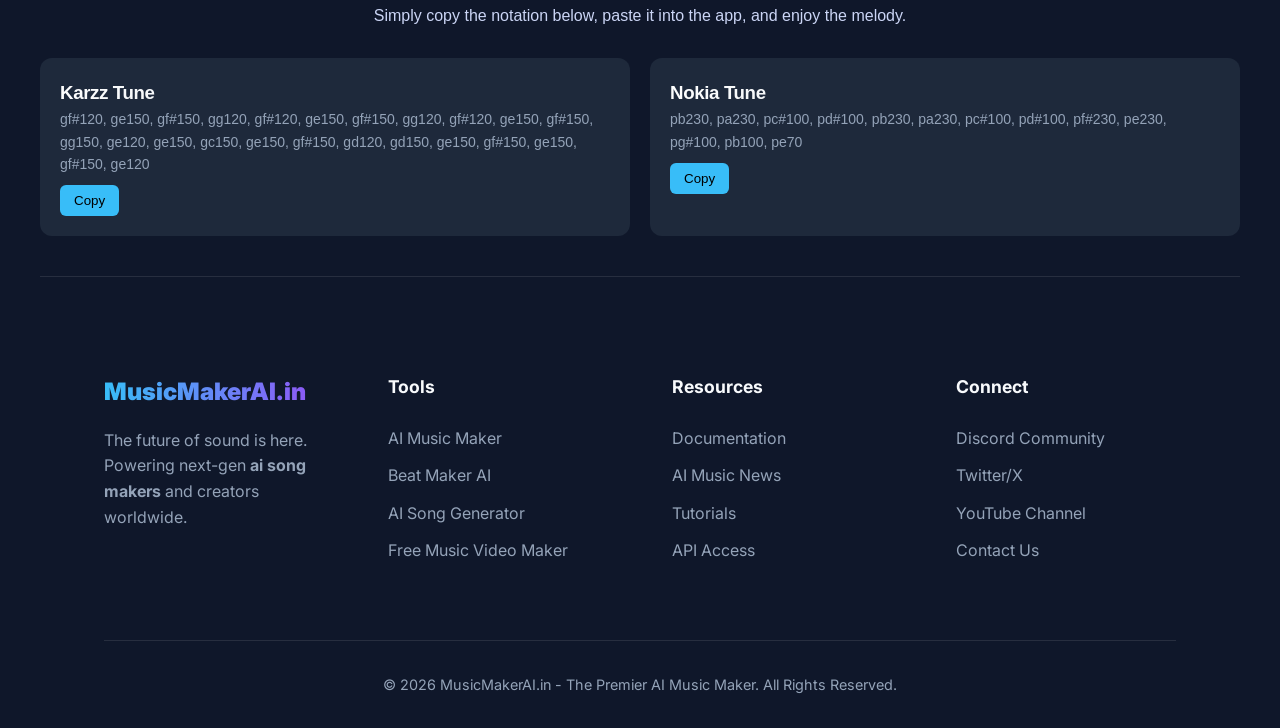
==== commit b01b2f66: "Update index.html" ====
--- a/index.html
+++ b/index.html
@@ -203,6 +203,56 @@
     <a href="tool.html" class="btn-cta" style="padding: 1.5rem 4rem; font-size: 1.5rem;">Get Started Free</a>
   </section>
 
+<section id="premade-tunes" style="padding:40px; font-family:Arial, sans-serif; background:#0f172a; color:#fff;">
+  
+  <h2 style="text-align:center; margin-bottom:10px;">
+    🎵 Ready-Made Tunes for Instant Playback
+  </h2>
+  
+  <p style="text-align:center; max-width:700px; margin:0 auto 30px; color:#cbd5f5;">
+    Explore a collection of popular pre-made tunes that you can instantly use in our music maker.
+    Simply copy the notation below, paste it into the app, and enjoy the melody.
+  </p>
+
+  <div style="display:grid; grid-template-columns:repeat(auto-fit, minmax(280px, 1fr)); gap:20px;">
+
+    <!-- Karzz Tune -->
+    <div style="background:#1e293b; padding:20px; border-radius:12px;">
+      <h3>Karzz Tune</h3>
+      <p id="karzzTune" style="font-size:14px; color:#94a3b8;">
+        gf#120, ge150, gf#150, gg120, gf#120, ge150, gf#150, gg120, gf#120, ge150, gf#150, gg150, ge120, ge150, gc150, ge150, gf#150, gd120, gd150, ge150, gf#150, ge150, gf#150, ge120
+      </p>
+      <button onclick="copyTune('karzzTune', this)" style="margin-top:10px; padding:8px 14px; border:none; border-radius:6px; background:#38bdf8; cursor:pointer;">
+        Copy
+      </button>
+    </div>
+
+    <!-- Nokia Tune -->
+    <div style="background:#1e293b; padding:20px; border-radius:12px;">
+      <h3>Nokia Tune</h3>
+      <p id="nokiaTune" style="font-size:14px; color:#94a3b8;">
+        pb230, pa230, pc#100, pd#100, pb230, pa230, pc#100, pd#100, pf#230, pe230, pg#100, pb100, pe70
+      </p>
+      <button onclick="copyTune('nokiaTune', this)" style="margin-top:10px; padding:8px 14px; border:none; border-radius:6px; background:#38bdf8; cursor:pointer;">
+        Copy
+      </button>
+    </div>
+
+  </div>
+</section>
+
+<script>
+  function copyTune(id, btn) {
+    const text = document.getElementById(id).innerText;
+    navigator.clipboard.writeText(text).then(() => {
+      btn.innerText = "Copied!";
+      setTimeout(() => {
+        btn.innerText = "Copy";
+      }, 1500);
+    });
+  }
+</script>
+  
   <!-- Footer -->
   <footer>
     <div class="footer-grid">
@@ -223,7 +273,7 @@
         <h4>Resources</h4>
         <ul>
           <li><a href="documentation.html">Documentation</a></li>
-          <li><a href="#">AI Music News</a></li>
+          <li><a href="ai_music_news.html">AI Music News</a></li>
           <li><a href="#">Tutorials</a></li>
           <li><a href="#">API Access</a></li>
         </ul>
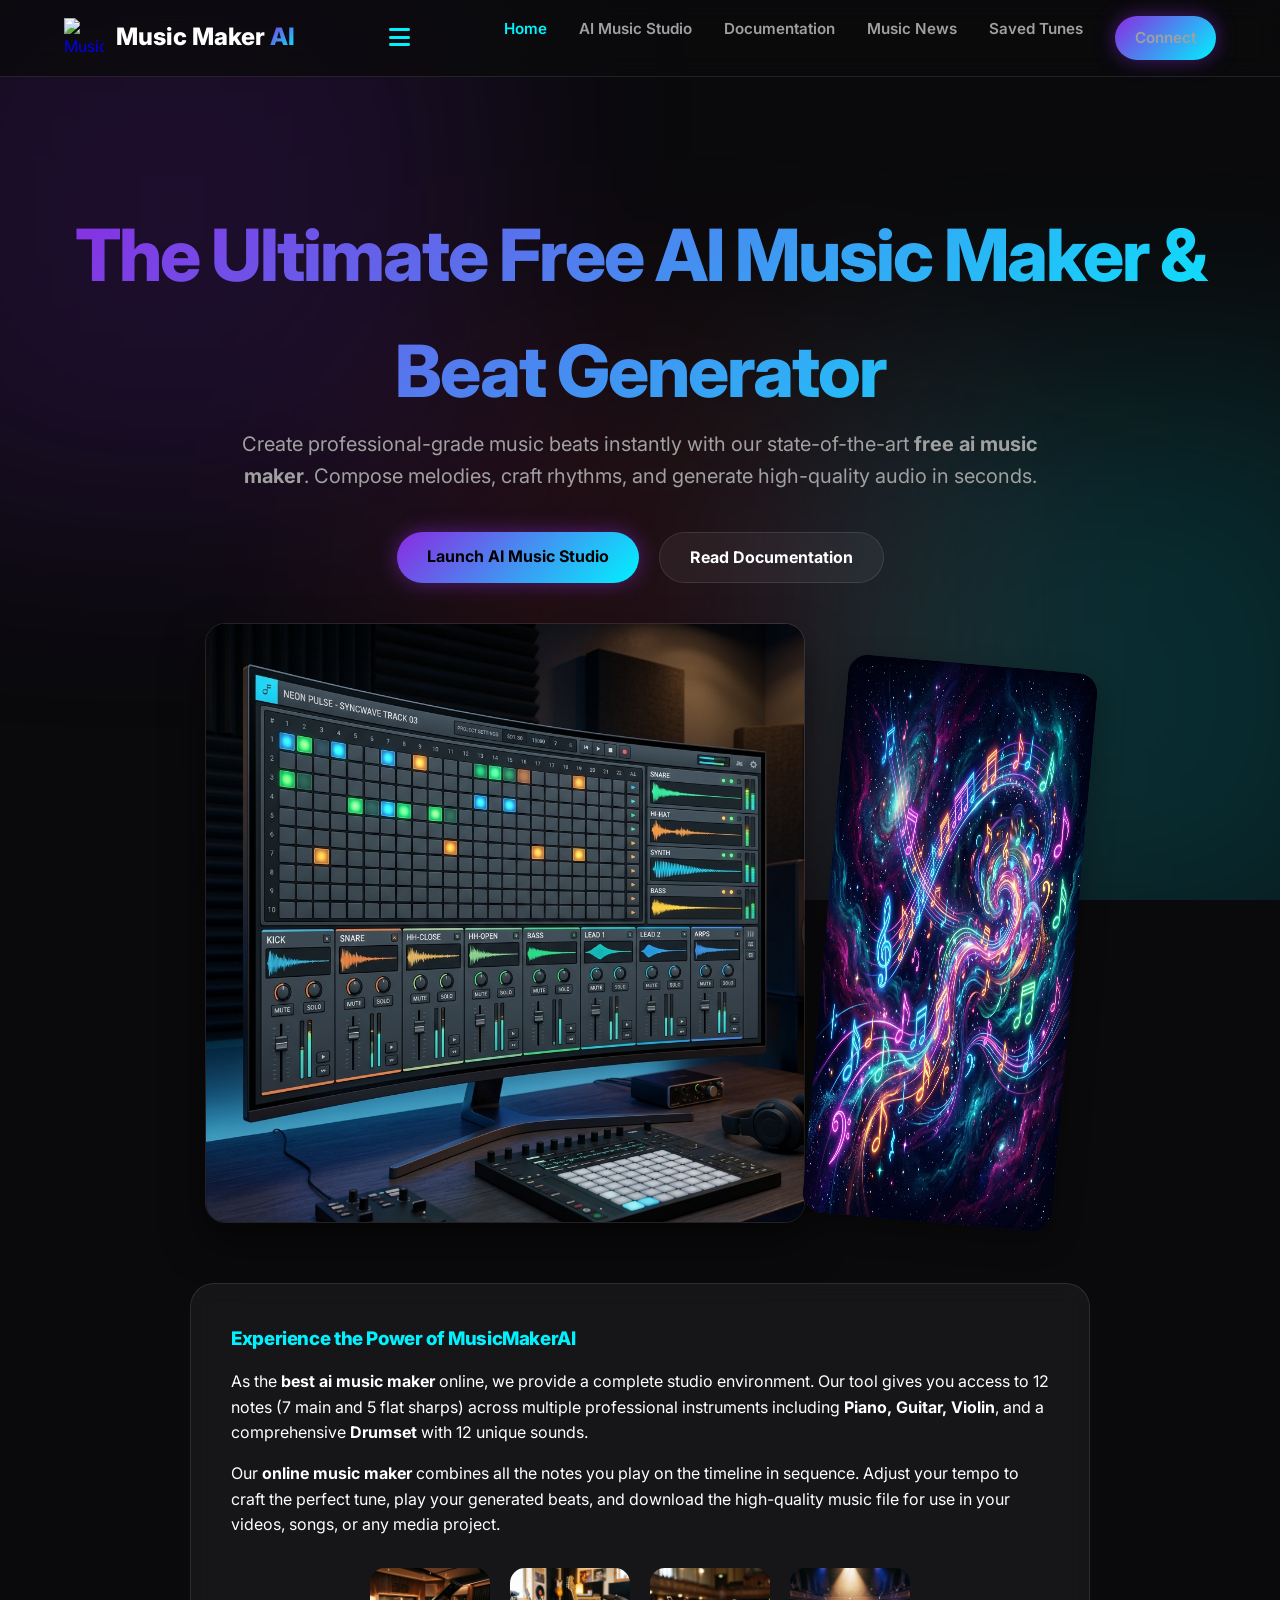
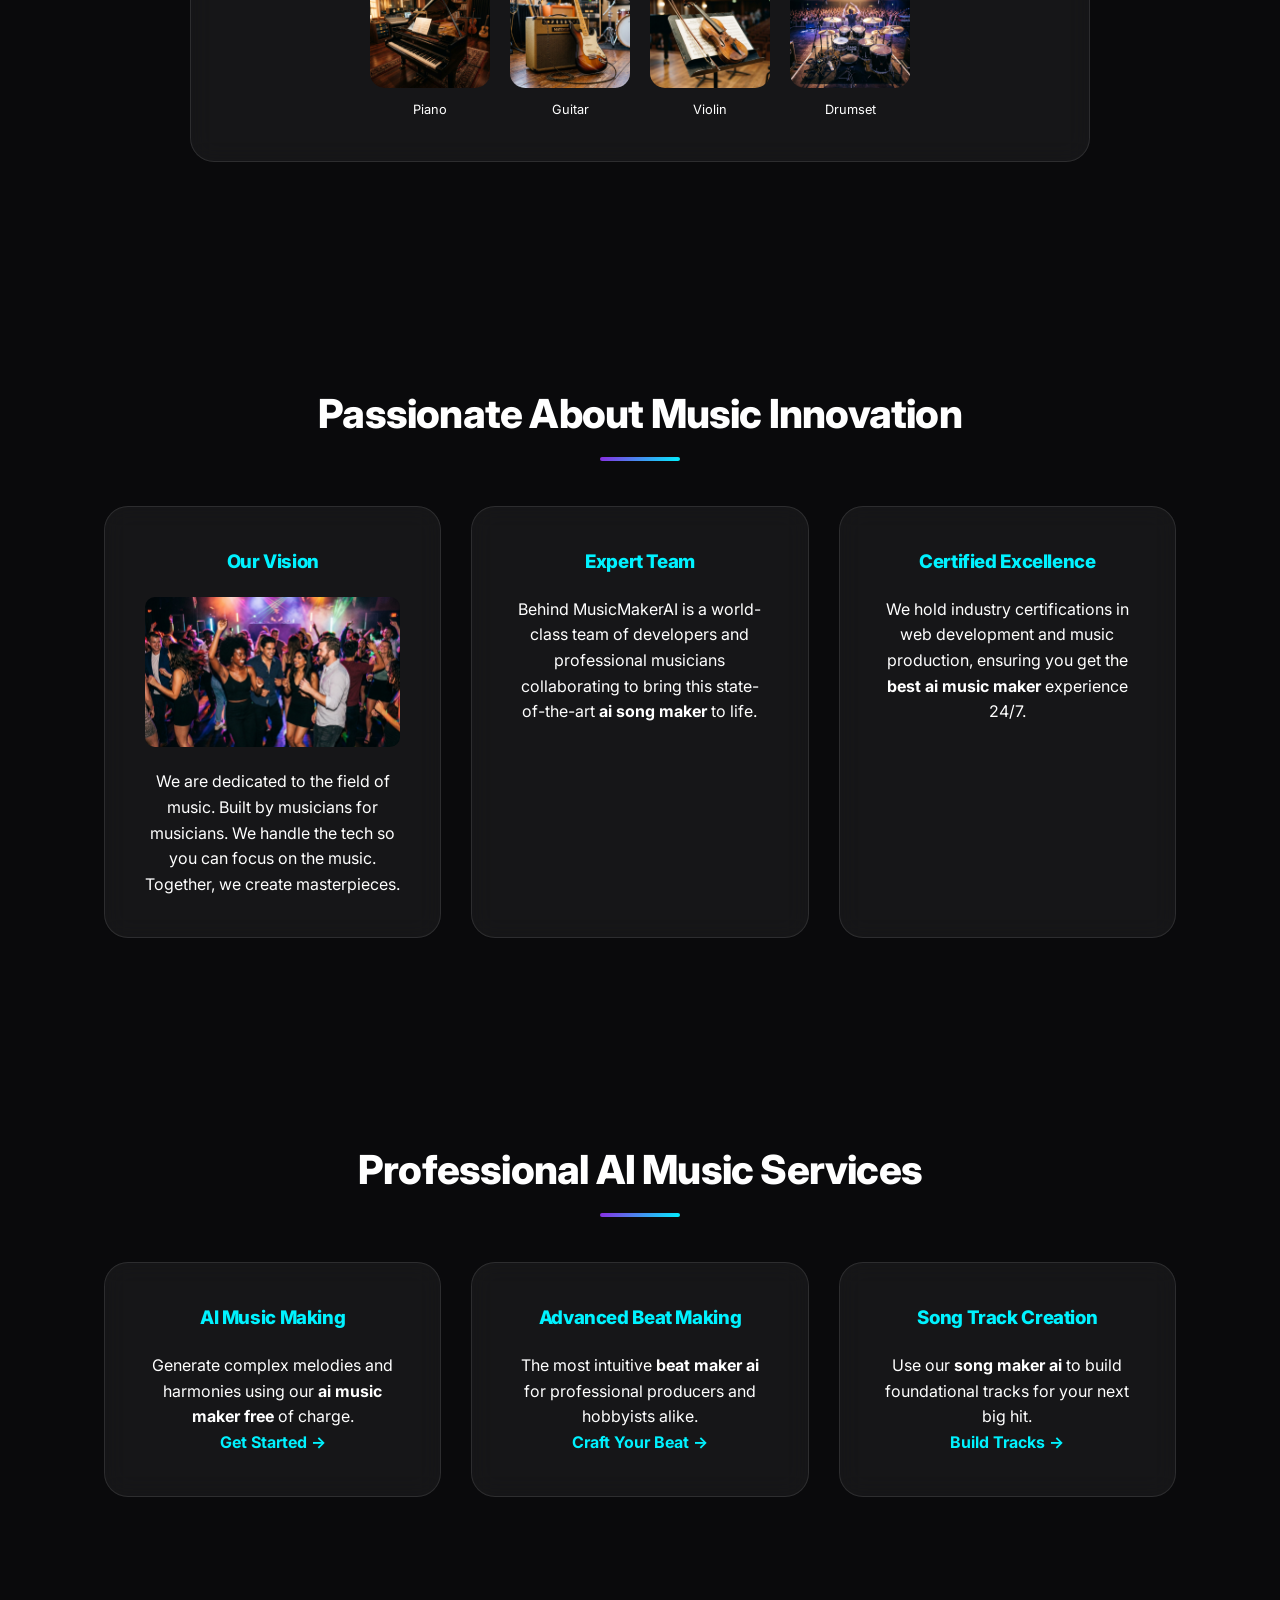
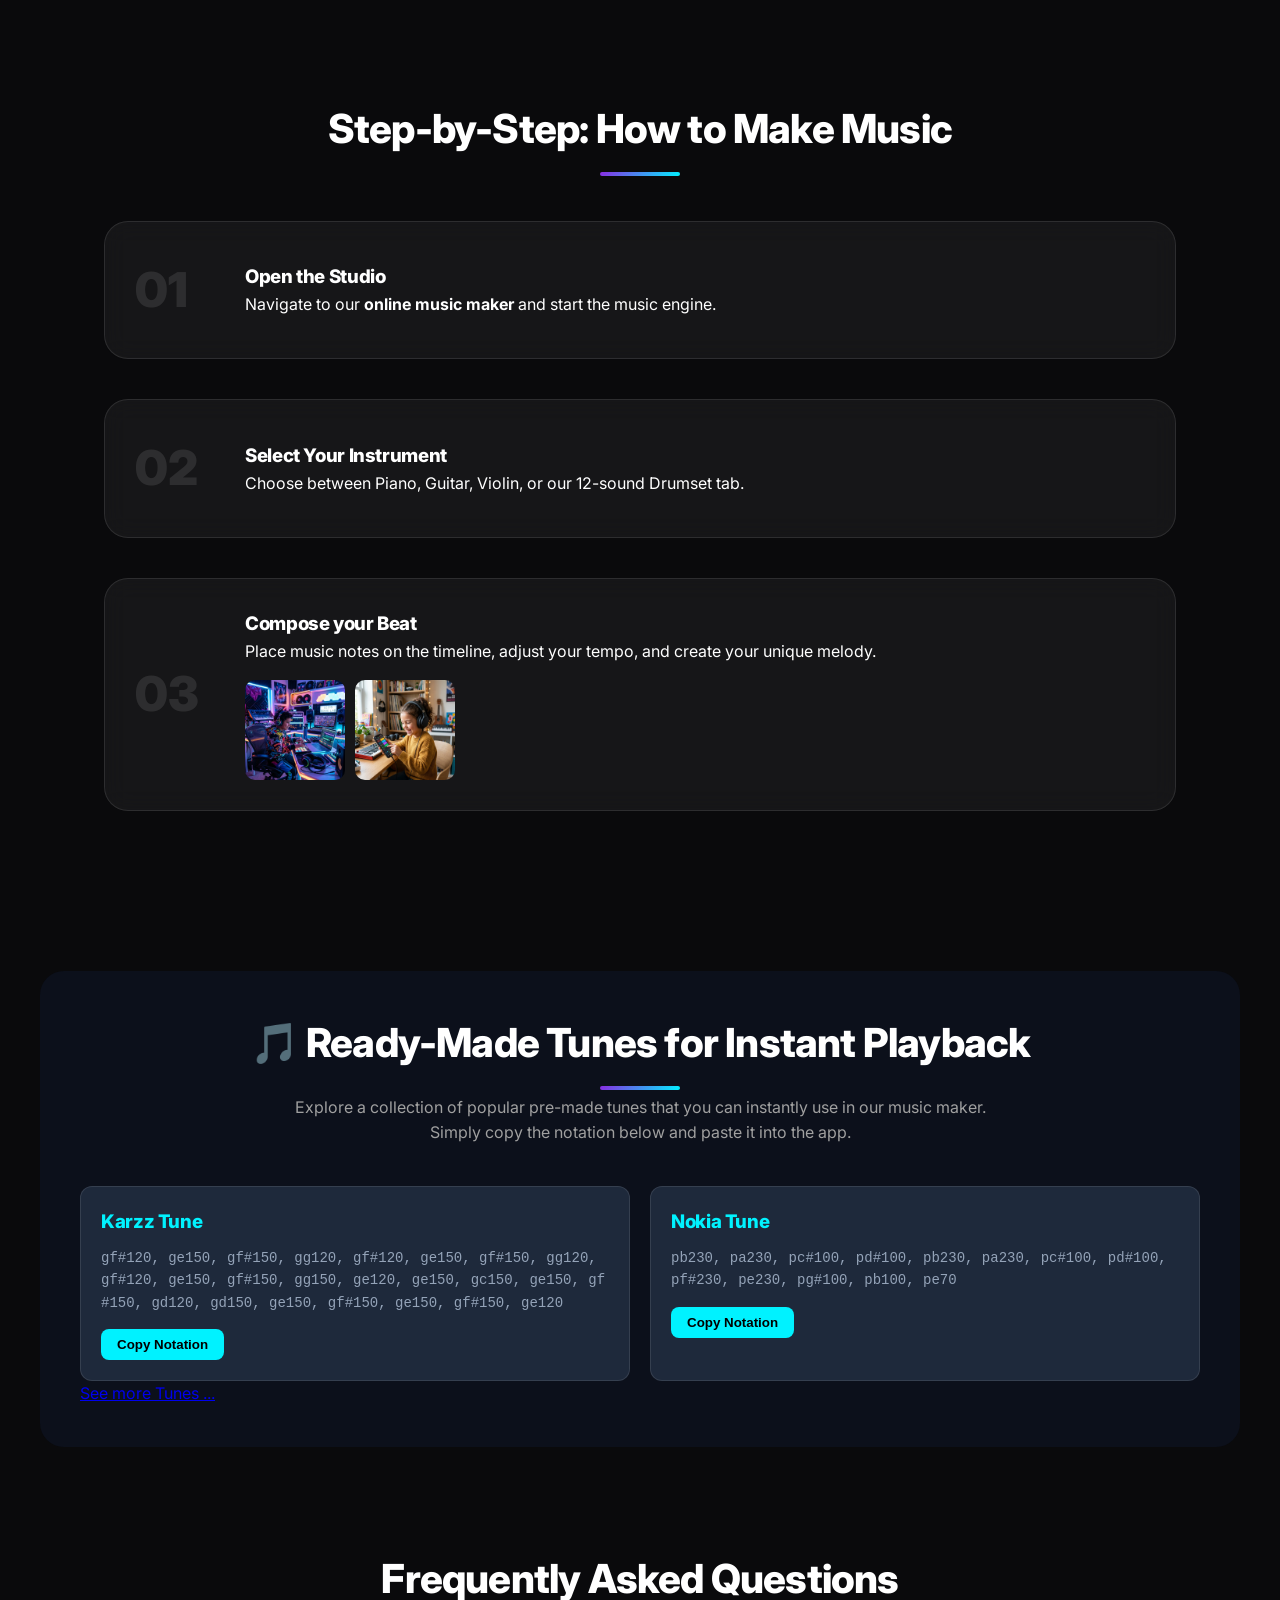
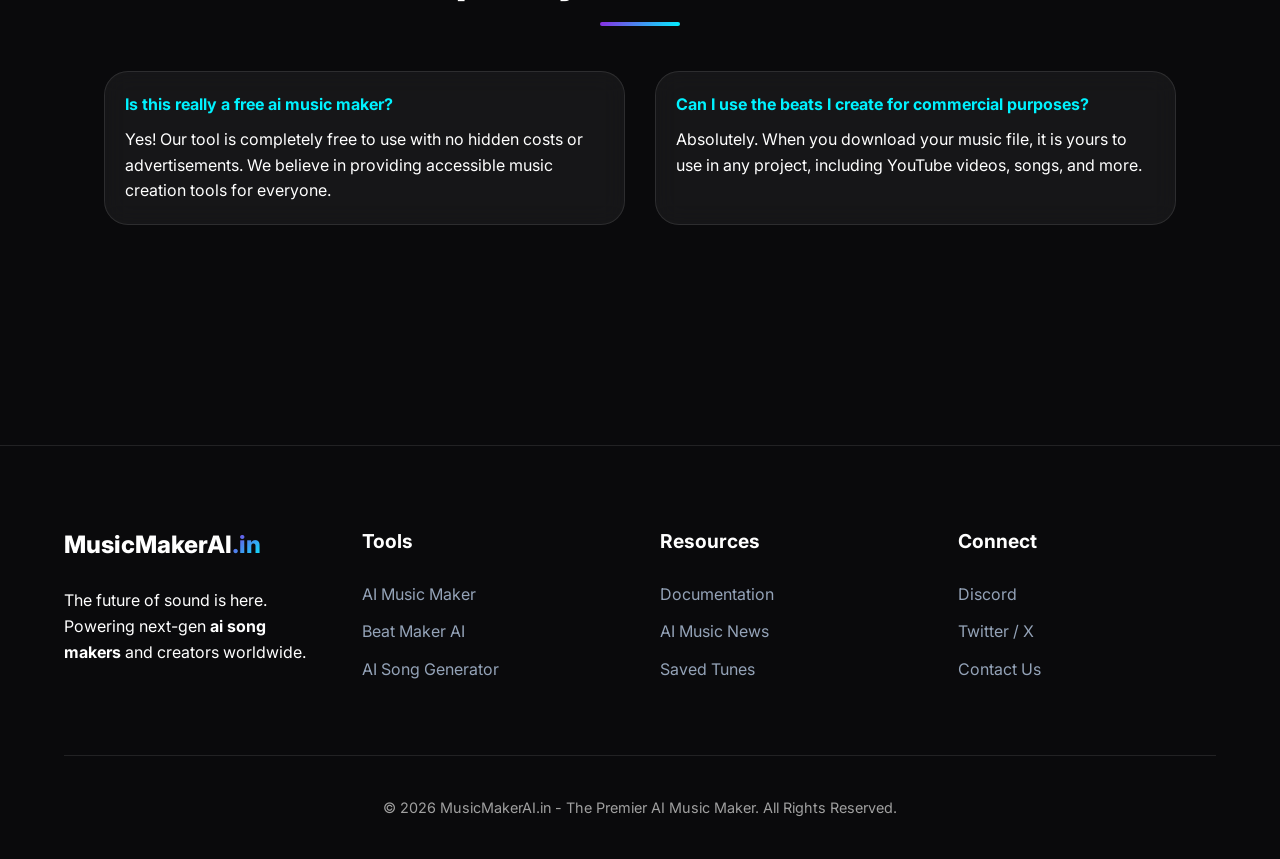
==== commit fc34832e: "Add files via upload" ====
--- a/index.html
+++ b/index.html
@@ -1,318 +1,320 @@
 <!DOCTYPE html>
-<html lang="en">
+<html lang="en" class="scroll-smooth">
 <head>
-
-<meta name="google-site-verification" content="TEfnw2vd5RDcfJqBmxQf2VqXDj78laiRHF9Tw8fnVZY" />
-  
-  <meta charset="UTF-8">
-  <meta name="viewport" content="width=device-width, initial-scale=1.0">
-  
-  <!-- SEO Primary Meta Tags -->
-  <title>AI Music Maker - Free AI Song Maker & Music Generator | MusicMakerAI.in</title>
-  <meta name="description" content="MusicMakerAI.in is the best free AI music maker and song generator. Create professional beats, melodies, and AI-generated music videos in seconds. No signup required.">
-  <meta name="keywords" content="ai music maker, free ai music maker, ai song maker, music generator ai, ai video maker, beat maker ai, suno ai music, google ai music maker, music maker online free, best ai music maker">
-  <meta name="author" content="MusicMakerAI.in">
-  
-  <!-- Open Graph / Social Media -->
-  <meta property="og:type" content="website">
-  <meta property="og:url" content="https://musicmakerai.in/">
-  <meta property="og:title" content="AI Music Maker - Free AI Song Maker & Music Generator">
-  <meta property="og:description" content="Create studio-quality tracks with our free AI music maker. The ultimate tool for artists and creators.">
-  <meta property="og:image" content="hero_preview.jpg">
-
-  <!-- Fonts -->
-  <link rel="preconnect" href="https://fonts.googleapis.com">
-  <link rel="preconnect" href="https://fonts.gstatic.com" crossorigin>
-  <link href="https://fonts.googleapis.com/css2?family=Inter:wght@400;600;700;900&display=swap" rel="stylesheet">
-  
-  <!-- Styling -->
-  <link rel="stylesheet" href="index.css">
-  
-  <link rel="icon" type="image/png" href="favicon.png">
+    <meta charset="UTF-8">
+    <meta name="viewport" content="width=device-width, initial-scale=1.0">
+    <meta name="google-site-verification" content="TEfnw2vd5RDcfJqBmxQf2VqXDj78laiRHF9Tw8fnVZY" />
+    
+    <!-- SEO Primary Meta Tags -->
+    <title>AI Music Maker - Free AI Song Maker & Music Generator | MusicMakerAI.in</title>
+    <meta name="description" content="MusicMakerAI.in is the best free AI music maker and song generator. Create professional beats, melodies, and AI-generated music videos in seconds. No signup required.">
+    <meta name="keywords" content="ai music maker, free ai music maker, ai song maker, music generator ai, ai video maker, beat maker ai, suno ai music, google ai music maker, music maker online free, best ai music maker">
+    <meta name="author" content="MusicMakerAI.in">
+    <meta name="robots" content="index, follow">
+    <link rel="canonical" href="https://www.musicmakerai.in/">
+    
+    <!-- Open Graph / Social Media -->
+    <meta property="og:type" content="website">
+    <meta property="og:url" content="https://musicmakerai.in/">
+    <meta property="og:title" content="AI Music Maker - Free AI Song Maker & Music Generator">
+    <meta property="og:description" content="Create studio-quality tracks with our free AI music maker. The ultimate tool for artists and creators.">
+    <meta property="og:image" content="hero_preview.jpg">
+
+    <!-- Fonts -->
+    <link rel="preconnect" href="https://fonts.googleapis.com">
+    <link rel="preconnect" href="https://fonts.gstatic.com" crossorigin>
+    <link href="https://fonts.googleapis.com/css2?family=Inter:wght@400;600;700;800&display=swap" rel="stylesheet">
+    <link rel="stylesheet" href="https://cdnjs.cloudflare.com/ajax/libs/font-awesome/6.4.0/css/all.min.css">
+    
+    <!-- Styling -->
+    <link rel="stylesheet" href="index.css">
+    <link rel="icon" type="image/png" href="favicon.png">
 </head>
+
 <body>
-
-  <!-- Dynamic Background Blobs -->
-  <div class="bg-blobs">
-    <div class="blob blob-1"></div>
-    <div class="blob blob-2"></div>
-    <div class="blob blob-3"></div>
-  </div>
-
-  <!-- Navigation -->
-  <nav>
-    <a href="index.html" class="logo">MusicMakerAI.in</a>
-    <div class="nav-links">
-      <a href="#features">Features</a>
-      <a href="#studio">AI Studio</a>
-      <a href="#faq">FAQ</a>
-      <a href="documentation.html">Documentation</a>
+    <!-- Background Blobs -->
+    <div class="bg-blobs">
+        <div class="blob blob-1"></div>
+        <div class="blob blob-2"></div>
+        <div class="blob blob-3"></div>
     </div>
-    <a href="tool.html" class="btn-cta">Launch AI Studio</a>
-  </nav>
-
-  <!-- Hero Section -->
-  <header class="hero" data-animate>
-    <h1>The World's Most Advanced <span style="-webkit-text-fill-color: var(--primary);">AI Music Maker</span></h1>
-    <p>Harness the power of artificial intelligence to compose, produce, and export professional beats instantly. Use our <strong>free ai music maker</strong> to transform your ideas into melodies.</p>
-    <div class="hero-btns">
-      <a href="tool.html" class="btn-cta">Start Free Now</a>
-      <a href="documentation.html" class="btn-secondary">View Documentation</a>
-    </div>
-  </header>
-
-  <!-- Stats Grid -->
-  <section class="stats" data-animate>
-    <div class="stat-card">
-      <span class="stat-value">100k+</span>
-      <span class="stat-label">Tracks Created</span>
-    </div>
-    <div class="stat-card">
-      <span class="stat-value">Instant</span>
-      <span class="stat-label">AI Generation</span>
-    </div>
-    <div class="stat-card">
-      <span class="stat-value">100%</span>
-      <span class="stat-label">Free Forever</span>
-    </div>
-    <div class="stat-card">
-      <span class="stat-value">4K</span>
-      <span class="stat-label">Audio Quality</span>
-    </div>
-  </section>
-
-  <!-- Main Features Section -->
-  <section class="features" id="features">
-    <div class="section-header" data-animate>
-      <h2>Professional Features for Modern Creators</h2>
-      <p>Why <strong>MusicMakerAI.in</strong> is the <strong>best ai music maker</strong> online.</p>
-    </div>
-    <div class="features-grid">
-      <!-- Feature 1: AI Music Maker -->
-      <article class="feature-card" data-animate>
-        <div class="feature-icon">🎵</div>
-        <h3>Free AI Music Maker</h3>
-        <p>Our intelligent engine understands music theory. Create complex arrangements using our <strong>ai music video generator</strong> tools effortlessly.</p>
-        <img src="1.png" alt="A diagram showing how the AI music engine generates multi-track melodies from simple user input." style="width: 100%; border-radius: 12px; margin-top: 1rem; opacity: 0.8;">
-      </article>
-
-      <!-- Feature 2: AI Song Maker -->
-      <article class="feature-card" data-animate>
-        <div class="feature-icon">🎤</div>
-        <h3>AI Song Maker & Vocals</h3>
-        <p>Looking for an <strong>ai song maker free</strong>? We provide high-quality MIDI and audio synthesis that mimics professional studio setups.</p>
-        <img src="2.png" alt="Screenshot of the AI song maker interface highlighting vocal processing and melody layers." style="width: 100%; border-radius: 12px; margin-top: 1rem; opacity: 0.8;">
-      </article>
-
-      <!-- Feature 3: AI Video Maker -->
-      <article class="feature-card" data-animate>
-        <div class="feature-icon">🎬</div>
-        <h3>AI Video Maker Integration</h3>
-        <p>Turn your beats into content. Our <strong>music video maker ai</strong> allows you to sync visuals with your generated tracks for <strong>YouTube Music</strong>.</p>
-        <img src="3.png" alt="A high-quality preview of a music video generated using the AI video maker with rhythmic synchronization." style="width: 100%; border-radius: 12px; margin-top: 1rem; opacity: 0.8;">
-      </article>
-    </div>
-  </section>
-
-
-
-<div class="container">
-
-    <!-- Detailed SEO Comparison / Content -->
-  <section class="seo-content" data-animate>
-    <h2>Next Gen AI Music Generation</h2>
-    <p>MusicMakerAI.in outshines traditional tools like <strong>Suno AI Music</strong> or <strong>Google AI Music Maker</strong> by offering a direct, block-based notation system combined with neural synthesis. Whether you need a <strong>beat maker ai</strong> for your next rap track or an <strong>ai song generator</strong> for a cinematic score, our site is the ultimate destination.</p>
-    
-    <div style="margin-top: 2rem;">
-      <span class="keyword-badge">free music maker</span>
-      <span class="keyword-badge">online music maker</span>
-      <span class="keyword-badge">ai music news</span>
-      <span class="keyword-badge">best ai music maker 2026</span>
-      <span class="keyword-badge">apple music production</span>
-      <span class="keyword-badge">make music with google ai</span>
-      <span class="keyword-badge">suno ai alternative</span>
-      <span class="keyword-badge">ai song generator</span>
-      <span class="keyword-badge">free ai video maker</span>
-      <span class="keyword-badge">ai beat maker online</span>
-      <span class="keyword-badge">music video maker ai</span>
-      <span class="keyword-badge">video maker ai free</span>
-      <span class="keyword-badge">ai news today</span>
-    </div>
-  </section>
-
-  <!-- Studio Preview (Instrument Showcase) -->
-  <section id="studio" style="padding: 6rem 5%; text-align: center;">
-    <div data-animate>
-      <h2>Experience the AI Studio</h2>
-      <p style="color: var(--text-muted); margin-bottom: 3rem;">A futuristic, responsive <strong>music maker app</strong> accessible right in your browser.</p>
-      <div style="background: var(--bg-card); padding: 1rem; border-radius: 20px; border: 1px solid var(--glass-border); position: relative;">
-        <img src="4.png" alt="A stunning 3D render of the AI music studio with a focus-friendly interface and piano-roll editor." style="width: 100%; border-radius: 16px; box-shadow: 0 20px 40px rgba(0,0,0,0.4);">
-        <a href="tool.html" class="btn-cta" style="position: absolute; top: 50%; left: 50%; transform: translate(-50%, -50%); padding: 1.5rem 3rem; font-size: 1.2rem;">ENTER STUDIO</a>
-      </div>
-    </div>
-  </section>
-
-  <!-- AI Music News & Trends -->
-  <section style="padding: 6rem 5%; max-width: 1200px; margin: 0 auto;" data-animate>
-    <div class="section-header">
-      <h2>AI Music News Today</h2>
-      <p>Stay updated with the latest in <strong>ai music news</strong> and technological breakthroughs.</p>
-    </div>
-    <div class="features-grid" style="grid-template-columns: repeat(auto-fit, minmax(280px, 1fr));">
-       <div style="background: var(--glass); padding: 2rem; border-radius: 20px;">
-          <h4 style="color: var(--primary); margin-bottom: 1rem;">The Rise of AI Beats</h4>
-          <p style="font-size: 0.9rem; color: var(--text-muted);">How <strong>free ai music generators</strong> are changing the industry landscape in 2026.</p>
-       </div>
-       <div style="background: var(--glass); padding: 2rem; border-radius: 20px;">
-          <h4 style="color: var(--primary); margin-bottom: 1rem;">Google Music Maker Updates</h4>
-          <p style="font-size: 0.9rem; color: var(--text-muted);">Latest integration features for <strong>google ai music maker</strong> enthusiasts.</p>
-       </div>
-       <div style="background: var(--glass); padding: 2rem; border-radius: 20px;">
-          <h4 style="color: var(--primary); margin-bottom: 1rem;">Future of AI Video</h4>
-          <p style="font-size: 0.9rem; color: var(--text-muted);">Why <strong>ai music video maker</strong> growth is at an all-time high of 70% interest.</p>
-       </div>
-    </div>
-  </section>
-
-  <!-- FAQ Section -->
-  <section id="faq" class="features" style="background: rgba(255,255,255,0.02); border-radius: 50px;">
-    <div class="section-header" data-animate>
-      <h2>Frequently Asked Questions</h2>
-      <p>Everything you need to know about <strong>free music maker</strong> online.</p>
-    </div>
-    <div style="max-width: 800px; margin: 0 auto;" data-animate>
-      <div style="margin-bottom: 2rem; border-bottom: 1px solid var(--glass-border); padding-bottom: 1rem;">
-        <h4 style="margin-bottom: 0.5rem;">Is MusicMakerAI.in really a free music maker?</h4>
-        <p style="color: var(--text-muted);">Yes! Our <strong>free music generator</strong> and <strong>ai song maker</strong> tools are completely free to use without any hidden subscriptions.</p>
-      </div>
-      <div style="margin-bottom: 2rem; border-bottom: 1px solid var(--glass-border); padding-bottom: 1rem;">
-        <h4 style="margin-bottom: 0.5rem;">How does it compare to Suno AI or Google AI?</h4>
-        <p style="color: var(--text-muted);">While <strong>Suno AI</strong> focuses on pure text-to-audio, MusicMakerAI.in gives you a <strong>beat maker ai</strong> interface for more control over notation and instrument selection.</p>
-      </div>
-      <div style="margin-bottom: 2rem; border-bottom: 1px solid var(--glass-border); padding-bottom: 1rem;">
-        <h4 style="margin-bottom: 0.5rem;">Can I use my tracks on YouTube Music or Apple Music?</h4>
-        <p style="color: var(--text-muted);">Absolutely. All tracks generated with our <strong>ai music generator free</strong> version can be downloaded and used in your creative projects on <strong>YouTube Music</strong>.</p>
-      </div>
-    </div>
-  </section>
-
-  <!-- Final CTA -->
-  <section style="padding: 8rem 5%; text-align: center;" data-animate>
-    <h2 style="font-size: clamp(2.5rem, 6vw, 4rem); margin-bottom: 2rem;">Ready to Make Music?</h2>
-    <p style="color: var(--text-muted); margin-bottom: 3rem; max-width: 600px; margin-left: auto; margin-right: auto;">Join thousands of creators using the <strong>best ai music maker</strong> on the web today. No installation, no hassle.</p>
-    <a href="tool.html" class="btn-cta" style="padding: 1.5rem 4rem; font-size: 1.5rem;">Get Started Free</a>
-  </section>
-
-<section id="premade-tunes" style="padding:40px; font-family:Arial, sans-serif; background:#0f172a; color:#fff;">
-  
-  <h2 style="text-align:center; margin-bottom:10px;">
-    🎵 Ready-Made Tunes for Instant Playback
-  </h2>
-  
-  <p style="text-align:center; max-width:700px; margin:0 auto 30px; color:#cbd5f5;">
-    Explore a collection of popular pre-made tunes that you can instantly use in our music maker.
-    Simply copy the notation below, paste it into the app, and enjoy the melody.
-  </p>
-
-  <div style="display:grid; grid-template-columns:repeat(auto-fit, minmax(280px, 1fr)); gap:20px;">
-
-    <!-- Karzz Tune -->
-    <div style="background:#1e293b; padding:20px; border-radius:12px;">
-      <h3>Karzz Tune</h3>
-      <p id="karzzTune" style="font-size:14px; color:#94a3b8;">
-        gf#120, ge150, gf#150, gg120, gf#120, ge150, gf#150, gg120, gf#120, ge150, gf#150, gg150, ge120, ge150, gc150, ge150, gf#150, gd120, gd150, ge150, gf#150, ge150, gf#150, ge120
-      </p>
-      <button onclick="copyTune('karzzTune', this)" style="margin-top:10px; padding:8px 14px; border:none; border-radius:6px; background:#38bdf8; cursor:pointer;">
-        Copy
-      </button>
-    </div>
-
-    <!-- Nokia Tune -->
-    <div style="background:#1e293b; padding:20px; border-radius:12px;">
-      <h3>Nokia Tune</h3>
-      <p id="nokiaTune" style="font-size:14px; color:#94a3b8;">
-        pb230, pa230, pc#100, pd#100, pb230, pa230, pc#100, pd#100, pf#230, pe230, pg#100, pb100, pe70
-      </p>
-      <button onclick="copyTune('nokiaTune', this)" style="margin-top:10px; padding:8px 14px; border:none; border-radius:6px; background:#38bdf8; cursor:pointer;">
-        Copy
-      </button>
-    </div>
-
-  </div>
-</section>
-
-<script>
-  function copyTune(id, btn) {
-    const text = document.getElementById(id).innerText;
-    navigator.clipboard.writeText(text).then(() => {
-      btn.innerText = "Copied!";
-      setTimeout(() => {
-        btn.innerText = "Copy";
-      }, 1500);
-    });
-  }
-</script>
-  
-  <!-- Footer -->
-  <footer>
-    <div class="footer-grid">
-      <div class="footer-col" data-animate>
-        <a href="#" class="logo">MusicMakerAI.in</a>
-        <p style="margin-top: 1rem; color: var(--text-muted);">The future of sound is here. Powering next-gen <strong>ai song makers</strong> and creators worldwide.</p>
-      </div>
-      <div class="footer-col" data-animate>
-        <h4>Tools</h4>
-        <ul>
-          <li><a href="tool.html">AI Music Maker</a></li>
-          <li><a href="tool.html">Beat Maker AI</a></li>
-          <li><a href="tool.html">AI Song Generator</a></li>
-          <li><a href="tool.html">Free Music Video Maker</a></li>
-        </ul>
-      </div>
-      <div class="footer-col" data-animate>
-        <h4>Resources</h4>
-        <ul>
-          <li><a href="documentation.html">Documentation</a></li>
-          <li><a href="ai_music_news.html">AI Music News</a></li>
-          <li><a href="#">Tutorials</a></li>
-          <li><a href="#">API Access</a></li>
-        </ul>
-      </div>
-      <div class="footer-col" data-animate>
-        <h4>Connect</h4>
-        <ul>
-          <li><a href="#">Discord Community</a></li>
-          <li><a href="#">Twitter/X</a></li>
-          <li><a href="#">YouTube Channel</a></li>
-          <li><a href="#">Contact Us</a></li>
-        </ul>
-      </div>
-    </div>
-    <div class="footer-bottom">
-      <p>&copy; 2026 MusicMakerAI.in - The Premier AI Music Maker. All Rights Reserved.</p>
-    </div>
-  </footer>
-
-  <!-- Script for Animations -->
-  <script>
-    document.addEventListener('DOMContentLoaded', () => {
-      const observerOptions = {
-        threshold: 0.1
-      };
-      
-      const observer = new IntersectionObserver((entries) => {
-        entries.forEach(entry => {
-          if (entry.isIntersecting) {
-            entry.target.classList.add('visible');
-          }
+
+    <!-- Header & Navigation -->
+    <header>
+        <nav>
+            <a href="index.html" class="logo-container">
+                <img src="logo.png" alt="MusicMakerAI Logo" style="width: 40px; height: 40px; object-contain;">
+                <span class="logo-text">Music Maker <span class="accent">AI</span></span>
+            </a>
+
+            <!-- Mobile Menu Toggle -->
+            <button id="menu-btn" class="lg:hidden" style="background: none; border: none; color: var(--secondary); font-size: 1.5rem; cursor: pointer;">
+                <i class="fa-solid fa-bars"></i>
+            </button>
+
+            <ul id="menu" class="nav-links">
+                <li><a href="index.html" class="active">Home</a></li>
+                <li><a href="tool.html">AI Music Studio</a></li>
+                <li><a href="documentation.html">Documentation</a></li>
+                <li><a href="ai_music_news.html">Music News</a></li>
+                <li><a href="saved_tunes.html">Saved Tunes</a></li>
+                <li><a href="contact.html" class="btn btn-primary" style="padding: 10px 20px;">Connect</a></li>
+            </ul>
+        </nav>
+    </header>
+
+    <main>
+        <!-- HERO SECTION -->
+        <section class="hero" id="hero" data-animate>
+            <h1>The Ultimate Free AI Music Maker & Beat Generator</h1>
+            <p class="subtitle">
+                Create professional-grade music beats instantly with our state-of-the-art <b>free ai music maker</b>. 
+                Compose melodies, craft rhythms, and generate high-quality audio in seconds.
+            </p>
+            
+            <div class="cta-container">
+                <a href="tool.html" class="btn btn-primary">Launch AI Music Studio</a>
+                <a href="documentation.html" class="btn btn-secondary">Read Documentation</a>
+            </div>
+
+            <div class="hero-image-container" style="margin-top: 40px; display: flex; justify-content: center; gap: 20px; flex-wrap: wrap;">
+                <img src="010_app_refined_1.png" alt="AI Music Studio Desktop" style="width: 100%; max-width: 600px; border-radius: 20px; box-shadow: 0 20px 40px rgba(0,0,0,0.5); border: 1px solid rgba(255,255,255,0.1);">
+                <img src="005_music_notes.png" alt="Music Inspiration" style="width: 100%; max-width: 250px; border-radius: 20px; margin-top: 40px; transform: rotate(5deg); box-shadow: 0 10px 30px rgba(0,0,0,0.3);">
+            </div>
+
+            <div class="glass-card" style="margin-top: 60px; padding: 40px; text-align: left; max-width: 900px; margin-left: auto; margin-right: auto;">
+                <h3 style="color: var(--secondary); margin-bottom: 15px;">Experience the Power of MusicMakerAI</h3>
+                <p>
+                    As the <b>best ai music maker</b> online, we provide a complete studio environment. 
+                    Our tool gives you access to 12 notes (7 main and 5 flat sharps) across multiple professional instruments including 
+                    <b>Piano, Guitar, Violin</b>, and a comprehensive <b>Drumset</b> with 12 unique sounds. 
+                </p>
+                <p style="margin-top: 15px;">
+                    Our <b>online music maker</b> combines all the notes you play on the timeline in sequence. 
+                    Adjust your tempo to craft the perfect tune, play your generated beats, and download the high-quality music file for use in your 
+                    videos, songs, or any media project.
+                </p>
+                <div style="display: flex; gap: 20px; margin-top: 30px; flex-wrap: wrap; justify-content: center;">
+                    <div style="text-align: center;">
+                        <img src="001_piano.png" alt="Piano" style="width: 120px; height: 120px; border-radius: 15px; object-fit: cover;">
+                        <p style="font-size: 0.8rem; margin-top: 5px;">Piano</p>
+                    </div>
+                    <div style="text-align: center;">
+                        <img src="002_guitar.png" alt="Guitar" style="width: 120px; height: 120px; border-radius: 15px; object-fit: cover;">
+                        <p style="font-size: 0.8rem; margin-top: 5px;">Guitar</p>
+                    </div>
+                    <div style="text-align: center;">
+                        <img src="003_violin.png" alt="Violin" style="width: 120px; height: 120px; border-radius: 15px; object-fit: cover;">
+                        <p style="font-size: 0.8rem; margin-top: 5px;">Violin</p>
+                    </div>
+                    <div style="text-align: center;">
+                        <img src="004_drumset.png" alt="Drumset" style="width: 120px; height: 120px; border-radius: 15px; object-fit: cover;">
+                        <p style="font-size: 0.8rem; margin-top: 5px;">Drumset</p>
+                    </div>
+                </div>
+            </div>
+        </section>
+
+        <!-- ABOUT SECTION -->
+        <section id="about">
+            <h2 data-animate>Passionate About Music Innovation</h2>
+            <div class="grid-container">
+                <div class="glass-card service-box" data-animate>
+                    <h3>Our Vision</h3>
+                    <img src="007_people_dancing.png" alt="People dancing" style="width: 100%; height: 150px; border-radius: 10px; object-fit: cover; margin-bottom: 15px;">
+                    <p>We are dedicated to the field of music. Built by musicians for musicians. We handle the tech so you can focus on the music. Together, we create masterpieces.</p>
+                </div>
+                <div class="glass-card service-box" data-animate>
+                    <h3>Expert Team</h3>
+                    <p>Behind MusicMakerAI is a world-class team of developers and professional musicians collaborating to bring this state-of-the-art <b>ai song maker</b> to life.</p>
+                </div>
+                <div class="glass-card service-box" data-animate>
+                    <h3>Certified Excellence</h3>
+                    <p>We hold industry certifications in web development and music production, ensuring you get the <b>best ai music maker</b> experience 24/7.</p>
+                </div>
+            </div>
+        </section>
+
+        <!-- SERVICES SECTION -->
+        <section id="services">
+            <h2 data-animate>Professional AI Music Services</h2>
+            <div class="grid-container">
+                <div class="glass-card feature-card" data-animate>
+                    <h3>AI Music Making</h3>
+                    <p>Generate complex melodies and harmonies using our <b>ai music maker free</b> of charge.</p>
+                    <a href="tool.html" class="internal-link">Get Started &rarr;</a>
+                </div>
+                <div class="glass-card feature-card" data-animate>
+                    <h3>Advanced Beat Making</h3>
+                    <p>The most intuitive <b>beat maker ai</b> for professional producers and hobbyists alike.</p>
+                    <a href="tool.html" class="internal-link">Craft Your Beat &rarr;</a>
+                </div>
+                <div class="glass-card feature-card" data-animate>
+                    <h3>Song Track Creation</h3>
+                    <p>Use our <b>song maker ai</b> to build foundational tracks for your next big hit.</p>
+                    <a href="tool.html" class="internal-link">Build Tracks &rarr;</a>
+                </div>
+            </div>
+        </section>
+
+        <!-- PROCESS SECTION -->
+        <section id="process">
+            <h2 data-animate>Step-by-Step: How to Make Music</h2>
+            <div class="process-steps">
+                <div class="glass-card step" data-animate>
+                    <div class="step-number">01</div>
+                    <div>
+                        <h3>Open the Studio</h3>
+                        <p>Navigate to our <b>online music maker</b> and start the music engine.</p>
+                    </div>
+                </div>
+                <div class="glass-card step" data-animate>
+                    <div class="step-number">02</div>
+                    <div>
+                        <h3>Select Your Instrument</h3>
+                        <p>Choose between Piano, Guitar, Violin, or our 12-sound Drumset tab.</p>
+                    </div>
+                </div>
+                <div class="glass-card step" data-animate>
+                    <div class="step-number">03</div>
+                    <div>
+                        <h3>Compose your Beat</h3>
+                        <p>Place music notes on the timeline, adjust your tempo, and create your unique melody.</p>
+                        <div style="display: flex; gap: 10px; margin-top: 15px;">
+                            <img src="008_kid_laptop.png" alt="Kid composing on laptop" style="width: 100px; height: 100px; border-radius: 10px; object-fit: cover;">
+                            <img src="009_kid_mobile.png" alt="Kid composing on mobile" style="width: 100px; height: 100px; border-radius: 10px; object-fit: cover;">
+                        </div>
+                    </div>
+                </div>
+            </div>
+        </section>
+
+        <!-- PREMADE TUNES SECTION -->
+        <section id="premade-tunes" class="tunes-section" data-animate>
+            <h2 style="margin-bottom: 20px;">🎵 Ready-Made Tunes for Instant Playback</h2>
+            <p style="text-align:center; max-width:700px; margin:0 auto 40px; color: var(--text-dim);">
+                Explore a collection of popular pre-made tunes that you can instantly use in our music maker.
+                Simply copy the notation below and paste it into the app.
+            </p>
+
+            <div class="tunes-grid">
+                <!-- Karzz Tune -->
+                <div class="glass-card tune-card">
+                    <h3>Karzz Tune</h3>
+                    <p id="karzzTune" class="tune-notation">
+                        gf#120, ge150, gf#150, gg120, gf#120, ge150, gf#150, gg120, gf#120, ge150, gf#150, gg150, ge120, ge150, gc150, ge150, gf#150, gd120, gd150, ge150, gf#150, ge150, gf#150, ge120
+                    </p>
+                    <button class="copy-btn" onclick="copyTune('karzzTune', this)">Copy Notation</button>
+                </div>
+
+                <!-- Nokia Tune -->
+                <div class="glass-card tune-card">
+                    <h3>Nokia Tune</h3>
+                    <p id="nokiaTune" class="tune-notation">
+                        pb230, pa230, pc#100, pd#100, pb230, pa230, pc#100, pd#100, pf#230, pe230, pg#100, pb100, pe70
+                    </p>
+                    <button class="copy-btn" onclick="copyTune('nokiaTune', this)">Copy Notation</button>
+                </div>
+            </div>
+
+<a href="saved_tunes.html">See more Tunes ...</a>
+        </section>
+
+        <!-- FAQ SECTION -->
+        <section id="faq">
+            <h2 data-animate>Frequently Asked Questions</h2>
+            <div class="grid-container">
+                <div class="glass-card faq-item" data-animate>
+                    <h4>Is this really a free ai music maker?</h4>
+                    <p>Yes! Our tool is completely free to use with no hidden costs or advertisements. We believe in providing accessible music creation tools for everyone.</p>
+                </div>
+                <div class="glass-card faq-item" data-animate>
+                    <h4>Can I use the beats I create for commercial purposes?</h4>
+                    <p>Absolutely. When you download your music file, it is yours to use in any project, including YouTube videos, songs, and more.</p>
+                </div>
+            </div>
+        </section>
+    </main>
+
+    <!-- Footer -->
+    <footer>
+        <div class="footer-grid">
+            <div class="footer-col" data-animate>
+                <a href="#" class="logo-container" style="margin-bottom: 1.5rem;">
+                    <span class="logo-text">MusicMakerAI<span class="accent">.in</span></span>
+                </a>
+                <p>The future of sound is here. Powering next-gen <strong>ai song makers</strong> and creators worldwide.</p>
+            </div>
+            <div class="footer-col" data-animate>
+                <h4>Tools</h4>
+                <ul>
+                    <li><a href="tool.html">AI Music Maker</a></li>
+                    <li><a href="tool.html">Beat Maker AI</a></li>
+                    <li><a href="tool.html">AI Song Generator</a></li>
+                </ul>
+            </div>
+            <div class="footer-col" data-animate>
+                <h4>Resources</h4>
+                <ul>
+                    <li><a href="documentation.html">Documentation</a></li>
+                    <li><a href="ai_music_news.html">AI Music News</a></li>
+                    <li><a href="saved_tunes.html">Saved Tunes</a></li>
+                </ul>
+            </div>
+            <div class="footer-col" data-animate>
+                <h4>Connect</h4>
+                <ul>
+                    <li><a href="#">Discord</a></li>
+                    <li><a href="#">Twitter / X</a></li>
+                    <li><a href="contact.html">Contact Us</a></li>
+                </ul>
+            </div>
+        </div>
+        <div class="footer-bottom">
+            <p>&copy; 2026 MusicMakerAI.in - The Premier AI Music Maker. All Rights Reserved.</p>
+        </div>
+    </footer>
+
+    <!-- Scripts -->
+    <script>
+        // Mobile Menu Toggle
+        const menuBtn = document.getElementById('menu-btn');
+        const menu = document.getElementById('menu');
+        
+        menuBtn.addEventListener('click', () => {
+            menu.classList.toggle('mobile-menu-active');
+            const icon = menuBtn.querySelector('i');
+            icon.classList.toggle('fa-bars');
+            icon.classList.toggle('fa-xmark');
         });
-      }, observerOptions);
-      
-      document.querySelectorAll('[data-animate]').forEach((el) => {
-        observer.observe(el);
-      });
-    });
-  </script>
+
+        // Copy Tune Function
+        function copyTune(id, btn) {
+            const text = document.getElementById(id).innerText;
+            navigator.clipboard.writeText(text).then(() => {
+                const originalText = btn.innerText;
+                btn.innerText = "Copied!";
+                btn.style.background = "var(--primary)";
+                setTimeout(() => {
+                    btn.innerText = originalText;
+                    btn.style.background = "var(--secondary)";
+                }, 2000);
+            });
+        }
+
+        // Scroll Animations
+        document.addEventListener('DOMContentLoaded', () => {
+            const observerOptions = { threshold: 0.1 };
+            const observer = new IntersectionObserver((entries) => {
+                entries.forEach(entry => {
+                    if (entry.isIntersecting) {
+                        entry.target.classList.add('visible');
+                    }
+                });
+            }, observerOptions);
+            
+            document.querySelectorAll('[data-animate]').forEach((el) => observer.observe(el));
+        });
+    </script>
 </body>
 </html>
-  
--- a/index.css
+++ b/index.css
@@ -1,362 +1,507 @@
 :root {
-  --primary: #38bdf8;
-  --primary-hover: #0ea5e9;
-  --secondary: #8b5cf6;
-  --accent: #f43f5e;
-  --bg-dark: #0f172a;
-  --bg-card: rgba(30, 41, 59, 0.7);
-  --text-main: #f8fafc;
-  --text-muted: #94a3b8;
-  --glass: rgba(255, 255, 255, 0.05);
-  --glass-border: rgba(255, 255, 255, 0.1);
-  --transition: all 0.3s cubic-bezier(0.4, 0, 0.2, 1);
-}
-
+    /* Colors - Purple & Cyan Theme (Premium) */
+    --primary: #8a2be2;
+    --primary-hover: #9d46ff;
+    --primary-glow: rgba(138, 43, 226, 0.5);
+    --secondary: #00f2ff;
+    --secondary-hover: #33f5ff;
+    --accent: #f43f5e;
+    --bg-dark: #0a0a0c;
+    --bg-card: rgba(255, 255, 255, 0.05);
+    --bg-card-hover: rgba(255, 255, 255, 0.08);
+    --glass-border: rgba(255, 255, 255, 0.1);
+    --text-main: #ffffff;
+    --text-dim: #a0a0a0;
+    --text-muted: #94a3b8;
+    --accent-gradient: linear-gradient(135deg, #8a2be2, #00f2ff);
+    --transition: all 0.3s cubic-bezier(0.4, 0, 0.2, 1);
+}
+
+/* Global Reset */
 * {
-  margin: 0;
-  padding: 0;
-  box-sizing: border-box;
-  scroll-behavior: smooth;
+    margin: 0;
+    padding: 0;
+    box-sizing: border-box;
+    scroll-behavior: smooth;
 }
 
 body {
-  font-family: 'Inter', system-ui, -apple-system, sans-serif;
-  background-color: var(--bg-dark);
-  color: var(--text-main);
-  line-height: 1.6;
-  overflow-x: hidden;
+    font-family: 'Inter', -apple-system, BlinkMacSystemFont, "Segoe UI", Roboto, sans-serif;
+    background: var(--bg-dark);
+    color: var(--text-main);
+    line-height: 1.6;
+    overflow-x: hidden;
 }
 
 /* Typography */
 h1, h2, h3 {
-  font-weight: 900;
-  letter-spacing: -0.02em;
-  background: linear-gradient(135deg, #fff 0%, #cbd5e1 100%);
-  -webkit-background-clip: text;
-  background-clip: text;
-  -webkit-text-fill-color: transparent;
-}
-
-/* Background Effects */
+    font-weight: 800;
+    letter-spacing: -0.02em;
+}
+
+h1 {
+    font-size: clamp(2.5rem, 8vw, 4.5rem);
+    background: var(--accent-gradient);
+    -webkit-background-clip: text;
+    -webkit-text-fill-color: transparent;
+    letter-spacing: -2px;
+}
+
+h2 {
+    font-size: clamp(2rem, 5vw, 2.5rem);
+    text-align: center;
+    margin-bottom: 60px;
+    position: relative;
+}
+
+h2::after {
+    content: '';
+    position: absolute;
+    bottom: -15px;
+    left: 50%;
+    transform: translateX(-50%);
+    width: 80px;
+    height: 4px;
+    background: var(--accent-gradient);
+    border-radius: 2px;
+}
+
+/* Background Effects (Blobs) */
 .bg-blobs {
-  position: fixed;
-  top: 0;
-  left: 0;
-  width: 100%;
-  height: 100%;
-  z-index: -1;
-  overflow: hidden;
+    position: fixed;
+    top: 0;
+    left: 0;
+    width: 100%;
+    height: 100%;
+    z-index: -1;
+    overflow: hidden;
+    pointer-events: none;
 }
 
 .blob {
-  position: absolute;
-  width: 500px;
-  height: 500px;
-  background: radial-gradient(circle, var(--primary) 0%, transparent 70%);
-  filter: blur(100px);
-  opacity: 0.15;
-  animation: float 20s infinite alternate;
-}
-
-.blob-1 { top: -10%; left: -10%; background: radial-gradient(circle, var(--primary) 0%, transparent 70%); }
-.blob-2 { bottom: -10%; right: -10%; background: radial-gradient(circle, var(--secondary) 0%, transparent 70%); }
-.blob-3 { top: 40%; left: 30%; background: radial-gradient(circle, var(--accent) 0%, transparent 70%); opacity: 0.1; }
+    position: absolute;
+    width: 600px;
+    height: 600px;
+    filter: blur(120px);
+    opacity: 0.15;
+    animation: float 20s infinite alternate;
+}
+
+.blob-1 { 
+    top: -10%; 
+    left: -10%; 
+    background: var(--primary); 
+}
+.blob-2 { 
+    bottom: -10%; 
+    right: -10%; 
+    background: var(--secondary); 
+}
+.blob-3 { 
+    top: 40%; 
+    left: 30%; 
+    background: var(--accent); 
+    opacity: 0.1; 
+}
 
 @keyframes float {
-  0% { transform: translate(0, 0) scale(1); }
-  100% { transform: translate(50px, 50px) scale(1.1); }
-}
-
-/* Navigation */
+    0% { transform: translate(0, 0) scale(1); }
+    100% { transform: translate(50px, 50px) scale(1.1); }
+}
+
+/* Header & Navigation */
+header {
+    position: sticky;
+    top: 0;
+    z-index: 100;
+    background: rgba(10, 10, 12, 0.8);
+    backdrop-filter: blur(12px);
+    border-bottom: 1px solid var(--glass-border);
+}
+
 nav {
-  display: flex;
-  justify-content: space-between;
-  align-items: center;
-  padding: 1.5rem 5%;
-  position: sticky;
-  top: 0;
-  z-index: 100;
-  background: rgba(15, 23, 42, 0.8);
-  backdrop-filter: blur(12px);
-  border-bottom: 1px solid var(--glass-border);
-}
-
-.logo {
-  font-size: 1.5rem;
-  font-weight: 900;
-  background: linear-gradient(to right, var(--primary), var(--secondary));
-  -webkit-background-clip: text;
-  background-clip: text;
-  -webkit-text-fill-color: transparent;
-  text-decoration: none;
+    display: flex;
+    justify-content: space-between;
+    align-items: center;
+    padding: 1rem 5%;
+    max-width: 1400px;
+    margin: 0 auto;
+}
+
+.logo-container {
+    display: flex;
+    items-center: center;
+    gap: 0.75rem;
+    text-decoration: none;
+}
+
+.logo-text {
+    font-size: 1.5rem;
+    font-weight: 800;
+    color: var(--text-main);
+}
+
+.logo-text span.accent {
+    background: var(--accent-gradient);
+    -webkit-background-clip: text;
+    -webkit-text-fill-color: transparent;
 }
 
 .nav-links {
-  display: flex;
-  gap: 2rem;
+    display: flex;
+    gap: 2rem;
+    list-style: none;
 }
 
 .nav-links a {
-  color: var(--text-main);
-  text-decoration: none;
-  font-weight: 600;
-  font-size: 0.9rem;
-  transition: var(--transition);
-  opacity: 0.8;
-}
-
-.nav-links a:hover {
-  opacity: 1;
-  color: var(--primary);
+    color: var(--text-dim);
+    text-decoration: none;
+    font-weight: 600;
+    font-size: 0.95rem;
+    transition: var(--transition);
+}
+
+.nav-links a:hover, .nav-links a.active {
+    color: var(--secondary);
+}
+
+/* Buttons */
+.btn {
+    display: inline-block;
+    padding: 12px 30px;
+    border-radius: 50px;
+    font-weight: 700;
+    text-decoration: none;
+    transition: var(--transition);
+    cursor: pointer;
+    border: none;
+    font-size: 1rem;
+    text-align: center;
+}
+
+.btn-primary {
+    background: var(--accent-gradient);
+    color: #000;
+    box-shadow: 0 0 20px var(--primary-glow);
+}
+
+.btn-primary:hover {
+    transform: translateY(-3px) scale(1.05);
+    box-shadow: 0 0 30px var(--primary-glow);
+}
+
+.btn-secondary {
+    background: rgba(255, 255, 255, 0.05);
+    border: 1px solid var(--glass-border);
+    color: var(--text-main);
+}
+
+.btn-secondary:hover {
+    background: rgba(255, 255, 255, 0.1);
+    border-color: var(--secondary);
 }
 
 .btn-cta {
-  background: linear-gradient(135deg, var(--primary), var(--secondary));
-  color: white;
-  padding: 0.75rem 1.5rem;
-  border-radius: 50px;
-  text-decoration: none;
-  font-weight: 700;
-  transition: var(--transition);
-  border: none;
-  cursor: pointer;
-  box-shadow: 0 10px 20px -5px rgba(56, 189, 248, 0.4);
-}
-
-.btn-cta:hover {
-  transform: translateY(-2px);
-  box-shadow: 0 15px 30px -5px rgba(56, 189, 248, 0.6);
+    background: var(--accent-gradient);
+    color: #000;
+    padding: 0.75rem 1.5rem;
+    box-shadow: 0 10px 20px -5px rgba(138, 43, 226, 0.4);
+}
+
+/* Sections */
+section {
+    padding: 100px 5%;
+    max-width: 1200px;
+    margin: 0 auto;
 }
 
 /* Hero Section */
 .hero {
-  padding: 8rem 5% 4rem;
-  text-align: center;
-  max-width: 1000px;
-  margin: 0 auto;
-}
-
-.hero h1 {
-  font-size: clamp(3rem, 8vw, 5rem);
-  margin-bottom: 1.5rem;
-  line-height: 1.1;
-}
-
-.hero p {
-  font-size: clamp(1.1rem, 3vw, 1.4rem);
-  color: var(--text-muted);
-  margin-bottom: 3rem;
-}
-
-.hero-btns {
-  display: flex;
-  gap: 1.5rem;
-  justify-content: center;
-}
-
-.btn-secondary {
-  background: var(--glass);
-  border: 1px solid var(--glass-border);
-  color: var(--text-main);
-  padding: 0.75rem 1.5rem;
-  border-radius: 50px;
-  text-decoration: none;
-  font-weight: 700;
-  transition: var(--transition);
-}
-
-.btn-secondary:hover {
-  background: var(--glass-border);
-  border-color: var(--text-muted);
-}
-
-/* Stats Section */
-.stats {
-  display: grid;
-  grid-template-columns: repeat(auto-fit, minmax(200px, 1fr));
-  gap: 2rem;
-  padding: 4rem 5%;
-  max-width: 1200px;
-  margin: 0 auto;
-}
-
-.stat-card {
-  background: var(--bg-card);
-  padding: 2rem;
-  border-radius: 24px;
-  text-align: center;
-  border: 1px solid var(--glass-border);
-  backdrop-filter: blur(10px);
-}
-
-.stat-value {
-  font-size: 2.5rem;
-  font-weight: 900;
-  color: var(--primary);
-  display: block;
-}
-
-.stat-label {
-  color: var(--text-muted);
-  font-size: 0.9rem;
-  text-transform: uppercase;
-  letter-spacing: 0.1em;
-}
-
-/* Features Section */
-.features {
-  padding: 6rem 5%;
-  max-width: 1200px;
-  margin: 0 auto;
-}
-
-.section-header {
-  text-align: center;
-  margin-bottom: 4rem;
-}
-
-.section-header h2 {
-  font-size: clamp(2rem, 5vw, 3rem);
-  margin-bottom: 1rem;
-}
-
-.features-grid {
-  display: grid;
-  grid-template-columns: repeat(auto-fit, minmax(300px, 1fr));
-  gap: 2.5rem;
-}
-
-.feature-card {
-  background: var(--bg-card);
-  padding: 3rem 2rem;
-  border-radius: 32px;
-  border: 1px solid var(--glass-border);
-  transition: var(--transition);
-  position: relative;
-  overflow: hidden;
-}
-
-.feature-card::before {
-  content: '';
-  position: absolute;
-  top: 0;
-  left: 0;
-  width: 100%;
-  height: 100%;
-  background: linear-gradient(135deg, var(--primary) 0%, transparent 100%);
-  opacity: 0;
-  transition: var(--transition);
-}
-
-.feature-card:hover {
-  transform: translateY(-10px);
-  border-color: var(--primary);
-}
-
-.feature-card:hover::before {
-  opacity: 0.05;
-}
-
-.feature-icon {
-  width: 60px;
-  height: 60px;
-  background: var(--glass);
-  border-radius: 16px;
-  display: flex;
-  align-items: center;
-  justify-content: center;
-  margin-bottom: 2rem;
-  font-size: 1.5rem;
-  color: var(--primary);
-}
-
-.feature-card h3 {
-  font-size: 1.5rem;
-  margin-bottom: 1rem;
-  -webkit-text-fill-color: initial;
-  background: none;
-  color: var(--text-main);
-}
-
-/* SEO Content Section */
-.seo-content {
-  padding: 6rem 5%;
-  max-width: 900px;
-  margin: 0 auto;
-}
-
-.keyword-badge {
-  display: inline-block;
-  padding: 0.5rem 1rem;
-  background: var(--glass);
-  border: 1px solid var(--glass-border);
-  border-radius: 50px;
-  margin: 0.25rem;
-  font-size: 0.8rem;
-  color: var(--text-muted);
-}
-
-/* Footer style */
+    position: relative;
+    padding: 120px 20px;
+    text-align: center;
+    overflow: hidden;
+}
+
+.hero .subtitle {
+    font-size: 1.25rem;
+    color: var(--text-dim);
+    max-width: 800px;
+    margin: 0 auto 40px;
+}
+
+.cta-container {
+    display: flex;
+    gap: 20px;
+    justify-content: center;
+    flex-wrap: wrap;
+}
+
+/* Glass Cards */
+.glass-card {
+    background: var(--bg-card);
+    backdrop-filter: blur(12px);
+    border: 1px solid var(--glass-border);
+    border-radius: 24px;
+    transition: var(--transition);
+}
+
+.glass-card:hover {
+    border-color: var(--primary);
+    transform: translateY(-5px);
+    background: var(--bg-card-hover);
+}
+
+/* Services / Features Grid */
+.grid-container {
+    display: grid;
+    grid-template-columns: repeat(auto-fit, minmax(300px, 1fr));
+    gap: 30px;
+}
+
+.service-box, .feature-card {
+    padding: 40px;
+    text-align: center;
+}
+
+.service-box h3, .feature-card h3 {
+    color: var(--secondary);
+    margin-bottom: 20px;
+}
+
+/* Process Steps */
+.process-steps {
+    display: flex;
+    flex-direction: column;
+    gap: 40px;
+}
+
+.step {
+    display: flex;
+    align-items: center;
+    gap: 30px;
+    padding: 30px;
+}
+
+.step-number {
+    font-size: 3rem;
+    font-weight: 900;
+    color: rgba(255, 255, 255, 0.1);
+    min-width: 80px;
+}
+
+/* News Specific Styles */
+.article-container {
+    max-width: 900px;
+    margin: 0 auto;
+}
+
+.news-article {
+    padding: 3rem;
+    margin-bottom: 4rem;
+}
+
+.article-meta {
+    display: flex;
+    gap: 1rem;
+    margin-bottom: 2rem;
+    font-size: 0.85rem;
+    color: var(--secondary);
+    font-weight: 600;
+    text-transform: uppercase;
+    letter-spacing: 0.1em;
+}
+
+.news-article h2 {
+    text-align: left;
+    margin-bottom: 1.5rem;
+}
+
+.news-article h2::after {
+    left: 0;
+    transform: none;
+}
+
+.news-article p {
+    color: var(--text-muted);
+    margin-bottom: 1.5rem;
+    font-size: 1.1rem;
+}
+
+.internal-link {
+    color: var(--secondary);
+    text-decoration: none;
+    font-weight: 700;
+    transition: var(--transition);
+}
+
+.internal-link:hover {
+    text-shadow: 0 0 10px var(--secondary);
+}
+
+/* FAQ */
+.faq-item {
+    margin-bottom: 20px;
+    padding: 20px;
+}
+
+.faq-item h4 {
+    color: var(--secondary);
+    margin-bottom: 10px;
+}
+
+/* Premade Tunes Section */
+.tunes-section {
+    background: rgba(15, 23, 42, 0.5);
+    border-radius: 24px;
+    padding: 40px;
+    margin-top: 60px;
+}
+
+.tunes-grid {
+    display: grid;
+    grid-template-columns: repeat(auto-fit, minmax(280px, 1fr));
+    gap: 20px;
+}
+
+.tune-card {
+    background: #1e293b;
+    padding: 20px;
+    border-radius: 12px;
+    border: 1px solid var(--glass-border);
+}
+
+.tune-card h3 {
+    margin-bottom: 10px;
+    color: var(--secondary);
+}
+
+.tune-notation {
+    font-size: 14px;
+    color: var(--text-muted);
+    word-break: break-all;
+    font-family: monospace;
+}
+
+.copy-btn {
+    margin-top: 15px;
+    padding: 8px 16px;
+    background: var(--secondary);
+    color: #000;
+    border: none;
+    border-radius: 8px;
+    font-weight: 700;
+    cursor: pointer;
+    transition: var(--transition);
+}
+
+.copy-btn:hover {
+    background: var(--secondary-hover);
+    transform: translateY(-2px);
+}
+
+/* Footer */
 footer {
-  padding: 6rem 5% 2rem;
-  border-top: 1px solid var(--glass-border);
-  max-width: 1200px;
-  margin: 0 auto;
+    padding: 80px 5% 40px;
+    border-top: 1px solid var(--glass-border);
+    margin-top: 100px;
 }
 
 .footer-grid {
-  display: grid;
-  grid-template-columns: repeat(auto-fit, minmax(200px, 1fr));
-  gap: 4rem;
-  margin-bottom: 4rem;
+    display: grid;
+    grid-template-columns: repeat(auto-fit, minmax(200px, 1fr));
+    gap: 40px;
+    margin-bottom: 60px;
 }
 
 .footer-col h4 {
-  margin-bottom: 1.5rem;
-  font-size: 1.1rem;
+    margin-bottom: 25px;
+    color: var(--text-main);
+    font-size: 1.2rem;
 }
 
 .footer-col ul {
-  list-style: none;
+    list-style: none;
 }
 
 .footer-col ul li {
-  margin-bottom: 0.75rem;
+    margin-bottom: 12px;
 }
 
 .footer-col ul li a {
-  color: var(--text-muted);
-  text-decoration: none;
-  transition: var(--transition);
+    color: var(--text-muted);
+    text-decoration: none;
+    transition: var(--transition);
 }
 
 .footer-col ul li a:hover {
-  color: var(--primary);
+    color: var(--secondary);
+    padding-left: 5px;
 }
 
 .footer-bottom {
-  text-align: center;
-  padding-top: 2rem;
-  border-top: 1px solid var(--glass-border);
-  color: var(--text-muted);
-  font-size: 0.9rem;
-}
-
-/* Mobile Adjustments */
+    text-align: center;
+    padding-top: 40px;
+    border-top: 1px solid var(--glass-border);
+    color: var(--text-dim);
+    font-size: 0.9rem;
+}
+
+/* Animations */
+@keyframes fadeInUp {
+    from { opacity: 0; transform: translateY(30px); }
+    to { opacity: 1; transform: translateY(0); }
+}
+
+@keyframes fadeInDown {
+    from { opacity: 0; transform: translateY(-30px); }
+    to { opacity: 1; transform: translateY(0); }
+}
+
+[data-animate] {
+    opacity: 0;
+    transform: translateY(20px);
+    transition: opacity 0.8s ease-out, transform 0.8s ease-out;
+}
+
+[data-animate].visible {
+    opacity: 1;
+    transform: translateY(0);
+}
+
+/* Mobile Responsive */
 @media (max-width: 768px) {
-  .nav-links { display: none; }
-  .hero { padding-top: 6rem; }
-  .hero-btns { flex-direction: column; }
-}
-
-/* Micro-animations */
-[data-animate] {
-  opacity: 0;
-  transform: translateY(20px);
-  transition: opacity 0.6s ease-out, transform 0.6s ease-out;
-}
-
-[data-animate].visible {
-  opacity: 1;
-  transform: translateY(0);
-}
+    header nav {
+        flex-direction: column;
+        padding: 1.5rem;
+    }
+    
+    .nav-links {
+        display: none; /* Mobile menu handled by JS in original */
+    }
+
+    .hero h1 { font-size: 2.8rem; }
+    
+    .cta-container { flex-direction: column; }
+    
+    .step { 
+        flex-direction: column; 
+        text-align: center; 
+    }
+    
+    section { padding: 60px 5%; }
+}
+
+/* Mobile Nav Toggle Support Classes */
+.mobile-menu-active {
+    display: flex !important;
+    flex-direction: column;
+    position: absolute;
+    top: 100%;
+    left: 0;
+    width: 100%;
+    background: var(--bg-dark);
+    padding: 2rem;
+    gap: 1.5rem;
+    border-bottom: 1px solid var(--glass-border);
+}
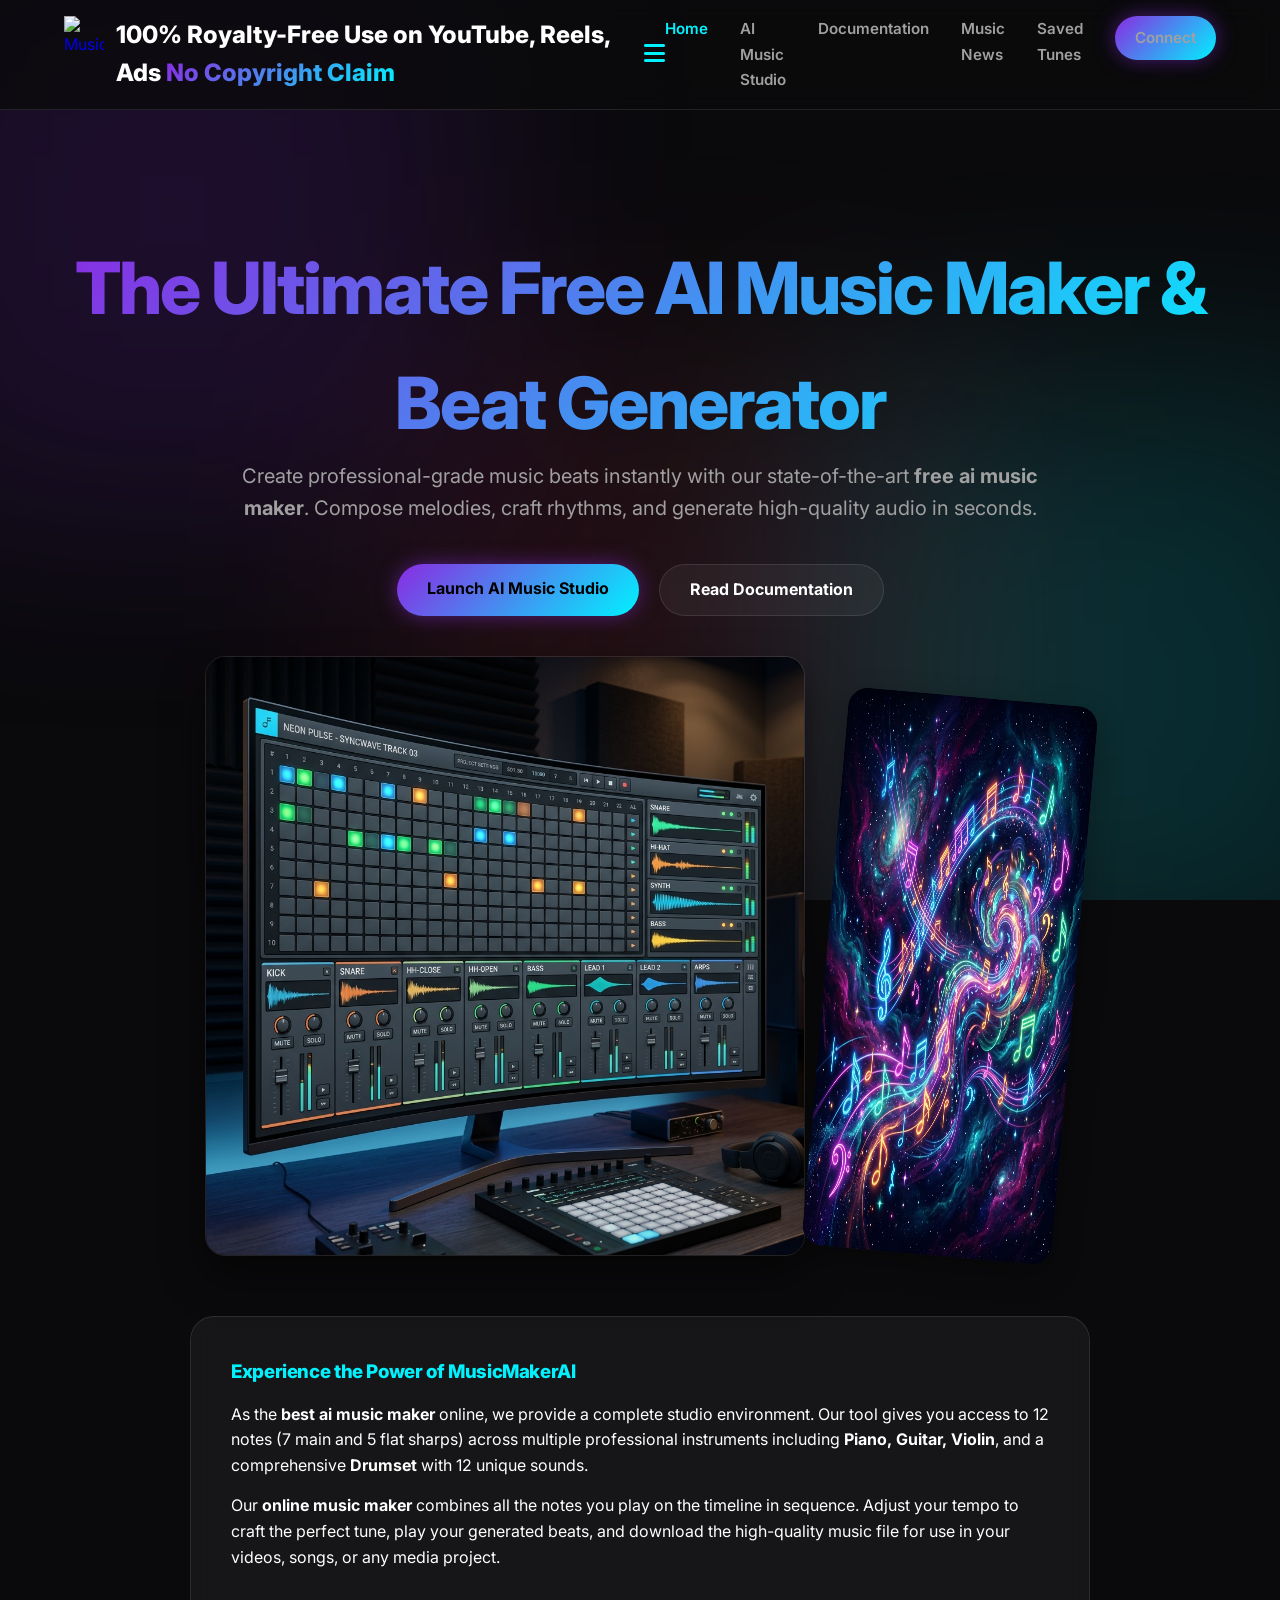
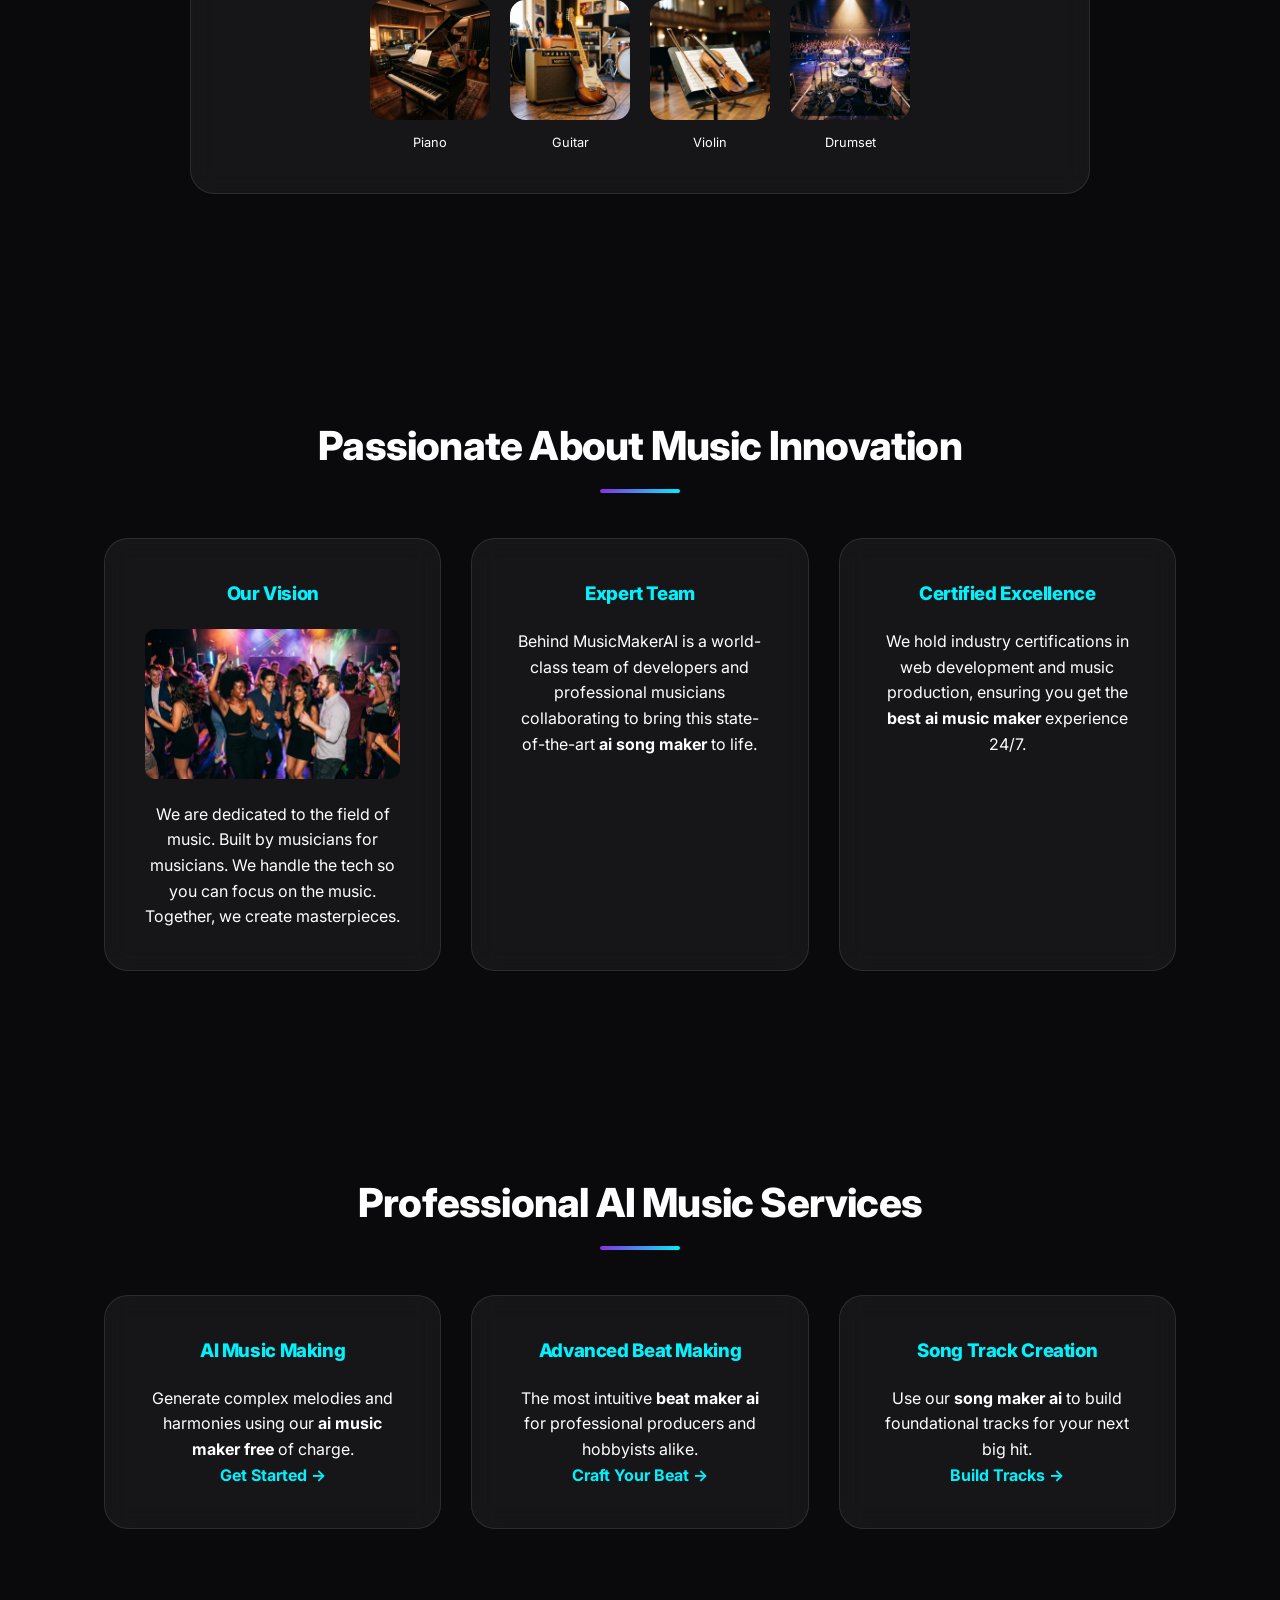
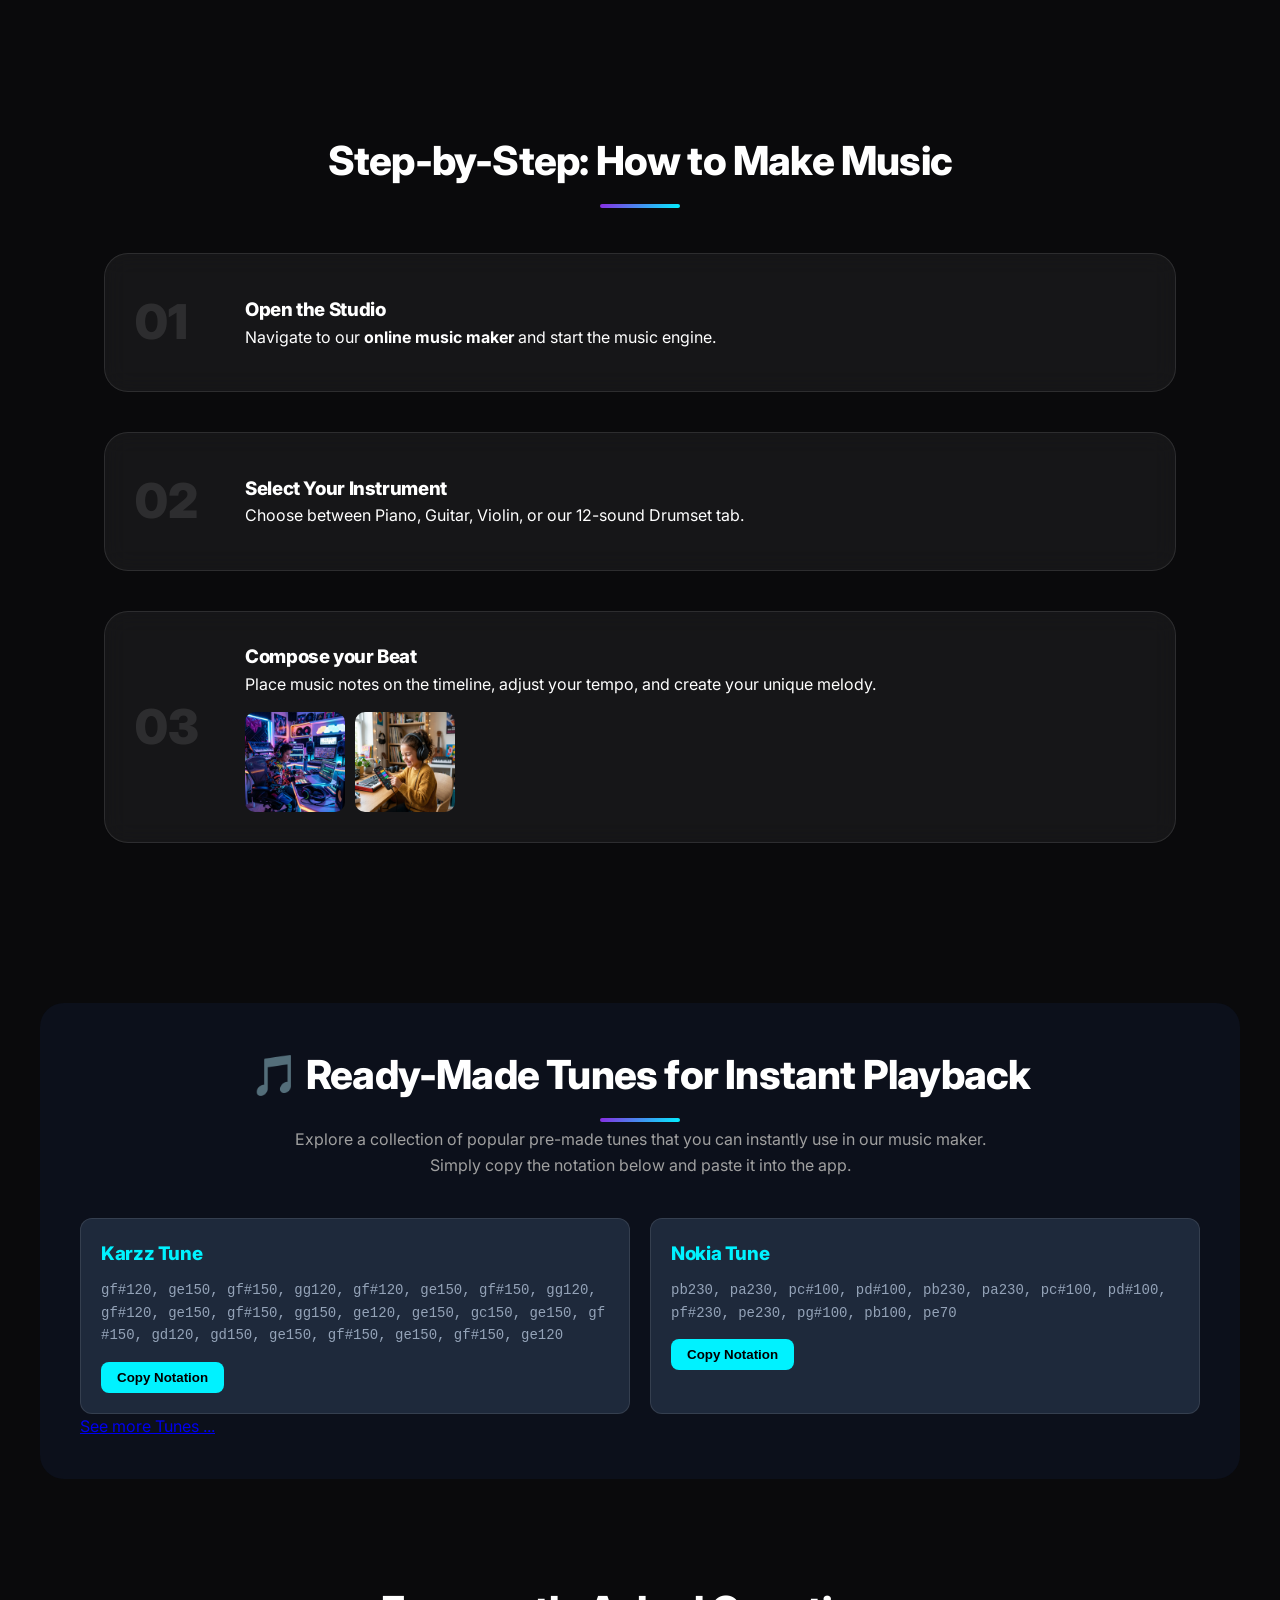
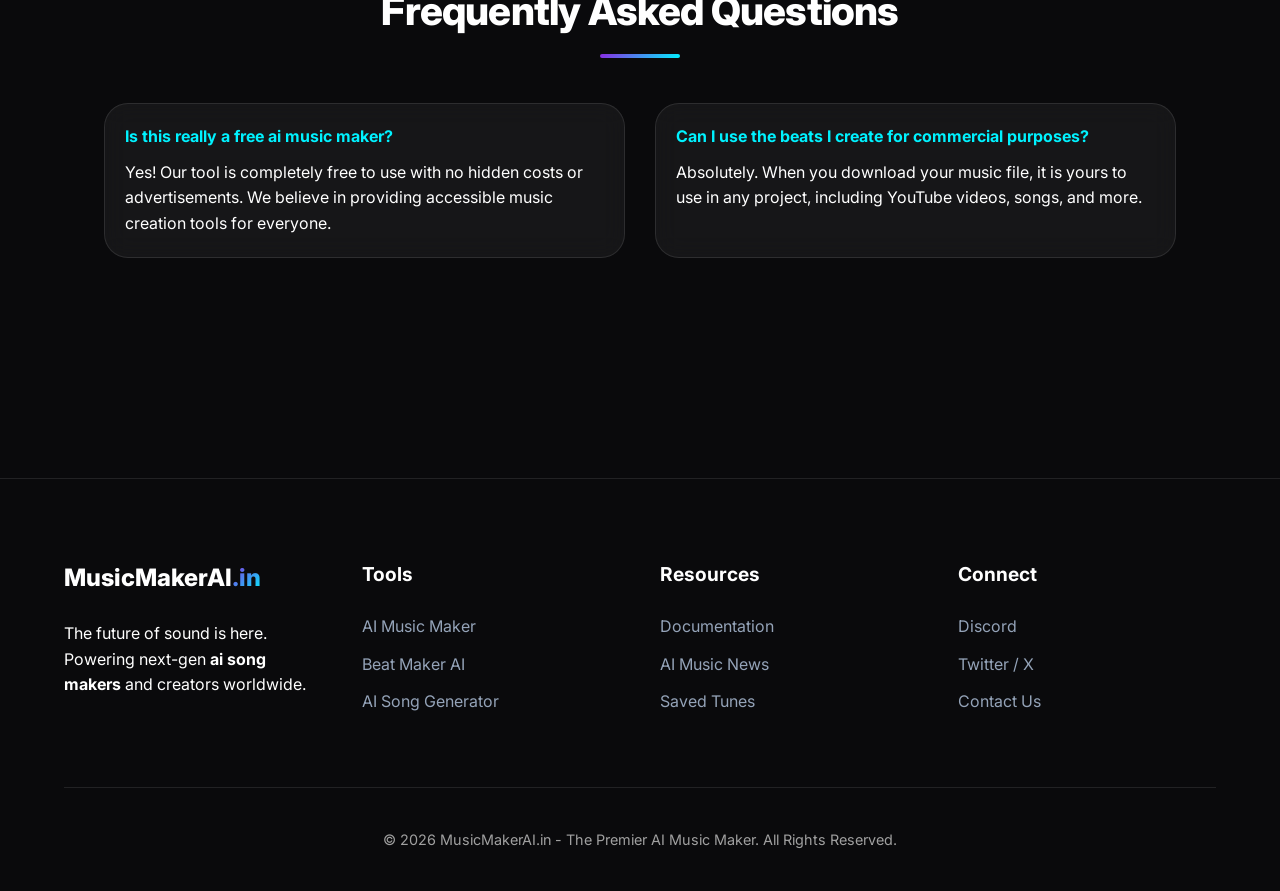
==== commit c9b11d51: "Update index.html" ====
--- a/index.html
+++ b/index.html
@@ -44,7 +44,7 @@
         <nav>
             <a href="index.html" class="logo-container">
                 <img src="logo.png" alt="MusicMakerAI Logo" style="width: 40px; height: 40px; object-contain;">
-                <span class="logo-text">Music Maker <span class="accent">AI</span></span>
+                <span class="logo-text">100% Royalty-Free Use on YouTube, Reels, Ads <span class="accent">No Copyright Claim</span></span>
             </a>
 
             <!-- Mobile Menu Toggle -->
